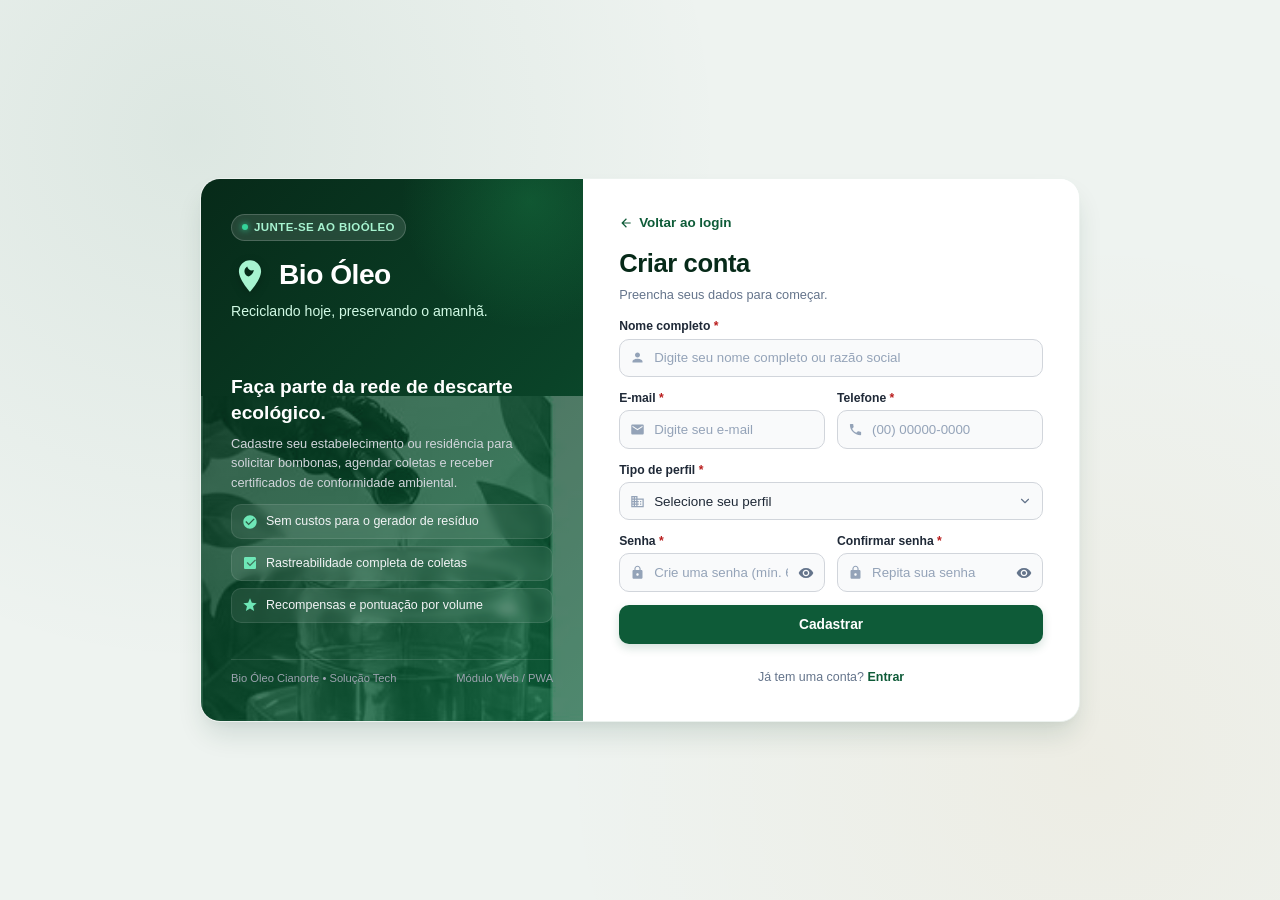
==== Nova pasta/cadastro.html @ 68e0ef91 "Add files via upload" ====
<!DOCTYPE html>
<html lang="pt-BR">
<head>
  <meta charset="UTF-8">
  <meta name="viewport" content="width=device-width, initial-scale=1.0">
  <meta name="description" content="BioÓleo Digital - Cadastre seu restaurante ou condomínio para solicitar coletas de óleo vegetal e emitir certificados ambientais.">
  <meta name="author" content="Letycia dos Santos David">
  <title>Criar Conta — BioÓleo Digital</title>
  
  <!-- Estilos Globais e Design System -->
  <link rel="stylesheet" href="css/style.css">
  <link rel="icon" type="image/png" href="img/logo.png">
</head>
<body>

  <main class="auth-wrapper auth-wrapper--cadastro" role="main">
    
    <!-- Painel Lateral Visual (Identidade BioÓleo / Desktop) -->
    <aside class="auth-hero" aria-label="Apresentação do Programa de Coleta BioÓleo">
      <img src="img/hero_photo.png" alt="" class="auth-hero__bg-image" aria-hidden="true">

      <div class="auth-hero__header">
        <div class="auth-hero__badge">
          <span class="auth-hero__badge-dot" aria-hidden="true"></span>
          <span>Junte-se ao BioÓleo</span>
        </div>

        <div class="auth-hero__brand">
          <svg class="auth-hero__brand-icon" viewBox="0 0 24 24" aria-hidden="true">
            <path d="M12 2C8.13 2 5 5.13 5 9c0 5.25 7 13 7 13s7-7.75 7-13c0-3.87-3.13-7-7-7zm0 10.5c-1.93 0-3.5-1.57-3.5-3.5 0-1.29.7-2.42 1.75-3.04.28 1.45 1.48 2.54 2.95 2.54.42 0 .82-.09 1.18-.25-.33 2.45-2.26 4.25-4.38 4.25z"/>
          </svg>
          <h2 class="auth-hero__brand-title">Bio Óleo</h2>
        </div>

        <p class="auth-hero__slogan">Reciclando hoje, preservando o amanhã.</p>
      </div>

      <div class="auth-hero__body">
        <h3 class="auth-hero__highlight">Faça parte da rede de descarte ecológico.</h3>
        <p class="auth-hero__description">
          Cadastre seu estabelecimento ou residência para solicitar bombonas, agendar coletas e receber certificados de conformidade ambiental.
        </p>

        <div class="auth-hero__pills">
          <div class="auth-hero__pill">
            <svg class="auth-hero__pill-icon" viewBox="0 0 24 24" aria-hidden="true">
              <path d="M12 2C6.48 2 2 6.48 2 12s4.48 10 10 10 10-4.48 10-10S17.52 2 12 2zm-2 15l-5-5 1.41-1.41L10 14.17l7.59-7.59L19 8l-9 9z"/>
            </svg>
            <span>Sem custos para o gerador de resíduo</span>
          </div>
          <div class="auth-hero__pill">
            <svg class="auth-hero__pill-icon" viewBox="0 0 24 24" aria-hidden="true">
              <path d="M19 3H5c-1.1 0-2 .9-2 2v14c0 1.1.9 2 2 2h14c1.1 0 2-.9 2-2V5c0-1.1-.9-2-2-2zm-7 14l-5-5 1.41-1.41L12 14.17l7.59-7.59L21 8l-9 9z"/>
            </svg>
            <span>Rastreabilidade completa de coletas</span>
          </div>
          <div class="auth-hero__pill">
            <svg class="auth-hero__pill-icon" viewBox="0 0 24 24" aria-hidden="true">
              <path d="M12 17.27L18.18 21l-1.64-7.03L22 9.24l-7.19-.61L12 2 9.19 8.63 2 9.24l5.46 4.73L5.82 21z"/>
            </svg>
            <span>Recompensas e pontuação por volume</span>
          </div>
        </div>
      </div>

      <div class="auth-hero__footer">
        <span>Bio Óleo Cianorte &bull; Solução Tech</span>
        <span>Módulo Web / PWA</span>
      </div>
    </aside>

    <!-- Conteúdo do Formulário de Cadastro -->
    <section class="auth-content" aria-labelledby="cadastroTitle">
      
      <!-- Link de Retorno Rápido ao Login -->
      <a href="login.html" id="linkVoltarLogin" class="auth-back-link" title="Voltar para a tela de login">
        <svg viewBox="0 0 24 24" aria-hidden="true">
          <path d="M20 11H7.83l5.59-5.59L12 4l-8 8 8 8 1.41-1.41L7.83 13H20v-2z"/>
        </svg>
        <span>Voltar ao login</span>
      </a>

      <header class="auth-header">
        <div class="auth-header__mobile-logo">
          <svg viewBox="0 0 24 24" aria-hidden="true">
            <path d="M12 2C8.13 2 5 5.13 5 9c0 5.25 7 13 7 13s7-7.75 7-13c0-3.87-3.13-7-7-7zm0 10.5c-1.93 0-3.5-1.57-3.5-3.5 0-1.29.7-2.42 1.75-3.04.28 1.45 1.48 2.54 2.95 2.54.42 0 .82-.09 1.18-.25-.33 2.45-2.26 4.25-4.38 4.25z"/>
          </svg>
          <span>Bio Óleo Digital</span>
        </div>
        <h1 id="cadastroTitle" class="auth-title">Criar conta</h1>
        <p class="auth-subtitle">Preencha seus dados para começar.</p>
      </header>

      <!-- Mensagens de Alerta e Validação Geral -->
      <div id="alertBox" class="alert-box" role="alert" aria-live="polite"></div>

      <!-- Formulário de Cadastro de Usuário (Pronto para POST com PHP) -->
      <form id="cadastroForm" class="auth-form" method="POST" action="cadastro.html" novalidate>
        
        <!-- Campo: Nome Completo -->
        <div class="form-group">
          <label for="nome" class="form-label">
            <span>Nome completo <span class="required" aria-hidden="true">*</span></span>
          </label>
          <div class="input-wrapper">
            <svg class="input-icon-left" viewBox="0 0 24 24" aria-hidden="true">
              <path d="M12 12c2.21 0 4-1.79 4-4s-1.79-4-4-4-4 1.79-4 4 1.79 4 4 4zm0 2c-2.67 0-8 1.34-8 4v2h16v-2c0-2.66-5.33-4-8-4z"/>
            </svg>
            <input 
              type="text" 
              id="nome" 
              name="nome" 
              class="form-input" 
              placeholder="Digite seu nome completo ou razão social" 
              autocomplete="name" 
              required
            >
          </div>
          <span class="field-error" id="nomeError" role="alert"></span>
        </div>

        <!-- Linha Dupla: E-mail e Telefone -->
        <div class="form-row">
          
          <!-- Campo: E-mail -->
          <div class="form-group">
            <label for="email" class="form-label">
              <span>E-mail <span class="required" aria-hidden="true">*</span></span>
            </label>
            <div class="input-wrapper">
              <svg class="input-icon-left" viewBox="0 0 24 24" aria-hidden="true">
                <path d="M20 4H4c-1.1 0-1.99.9-1.99 2L2 18c0 1.1.9 2 2 2h16c1.1 0 2-.9 2-2V6c0-1.1-.9-2-2-2zm0 4l-8 5-8-5V6l8 5 8-5v2z"/>
              </svg>
              <input 
                type="email" 
                id="email" 
                name="email" 
                class="form-input" 
                placeholder="Digite seu e-mail" 
                autocomplete="email" 
                required
              >
            </div>
            <span class="field-error" id="emailError" role="alert"></span>
          </div>

          <!-- Campo: Telefone / WhatsApp -->
          <div class="form-group">
            <label for="telefone" class="form-label">
              <span>Telefone <span class="required" aria-hidden="true">*</span></span>
            </label>
            <div class="input-wrapper">
              <svg class="input-icon-left" viewBox="0 0 24 24" aria-hidden="true">
                <path d="M6.62 10.79c1.44 2.83 3.76 5.14 6.59 6.59l2.2-2.2c.27-.27.67-.36 1.02-.24 1.12.37 2.33.57 3.57.57.55 0 1 .45 1 1V20c0 .55-.45 1-1 1-9.39 0-17-7.61-17-17 0-.55.45-1 1-1h3.5c.55 0 1 .45 1 1 0 1.25.2 2.45.57 3.57.11.35.03.74-.25 1.02l-2.2 2.2z"/>
              </svg>
              <input 
                type="tel" 
                id="telefone" 
                name="telefone" 
                class="form-input" 
                placeholder="(00) 00000-0000" 
                autocomplete="tel" 
                required
              >
            </div>
            <span class="field-error" id="telefoneError" role="alert"></span>
          </div>

        </div>

        <!-- Campo: Tipo de Perfil (Conforme DER: Usuario.tipo) -->
        <div class="form-group">
          <label for="tipo" class="form-label">
            <span>Tipo de perfil <span class="required" aria-hidden="true">*</span></span>
          </label>
          <div class="input-wrapper">
            <svg class="input-icon-left" viewBox="0 0 24 24" aria-hidden="true">
              <path d="M12 7V3H2v18h20V7H12zM6 19H4v-2h2v2zm0-4H4v-2h2v2zm0-4H4V9h2v2zm0-4H4V5h2v2zm4 12H8v-2h2v2zm0-4H8v-2h2v2zm0-4H8V9h2v2zm0-4H8V5h2v2zm10 12h-8v-2h2v-2h-2v-2h2v-2h-2V9h8v10zm-2-8h-2v2h2v-2zm0 4h-2v2h2v-2z"/>
            </svg>
            <select id="tipo" name="tipo" class="form-select" required>
              <option value="" disabled selected>Selecione seu perfil</option>
              <option value="Restaurante">Restaurante / Lanchonete</option>
              <option value="Condominio">Condomínio Residencial</option>
              <option value="Escola">Escola / Instituição de Ensino</option>
              <option value="Empresa">Indústria / Empresa</option>
              <option value="Residencial">Pessoa Física / Residencial</option>
            </select>
          </div>
          <span class="field-error" id="tipoError" role="alert"></span>
        </div>

        <!-- Linha Dupla: Senha e Confirmação de Senha -->
        <div class="form-row">
          
          <!-- Campo: Senha -->
          <div class="form-group">
            <label for="senha" class="form-label">
              <span>Senha <span class="required" aria-hidden="true">*</span></span>
            </label>
            <div class="input-wrapper">
              <svg class="input-icon-left" viewBox="0 0 24 24" aria-hidden="true">
                <path d="M18 8h-1V6c0-2.76-2.24-5-5-5S7 3.24 7 6v2H6c-1.1 0-2 .9-2 2v10c0 1.1.9 2 2 2h12c1.1 0 2-.9 2-2V10c0-1.1-.9-2-2-2zm-6 9c-1.1 0-2-.9-2-2s.9-2 2-2 2 .9 2 2-.9 2-2 2zm3.1-9H8.9V6c0-1.71 1.39-3.1 3.1-3.1 1.71 0 3.1 1.39 3.1 3.1v2z"/>
              </svg>
              <input 
                type="password" 
                id="senha" 
                name="senha" 
                class="form-input" 
                placeholder="Crie uma senha (mín. 6)" 
                autocomplete="new-password" 
                required
              >
              <button 
                type="button" 
                id="toggleSenhaBtn" 
                class="btn-toggle-password" 
                aria-label="Ver senha"
                title="Mostrar ou ocultar senha"
              >
                <svg viewBox="0 0 24 24" aria-hidden="true">
                  <path d="M12 4.5C7 4.5 2.73 7.61 1 12c1.73 4.39 6 7.5 11 7.5s9.27-3.11 11-7.5c-1.73-4.39-6-7.5-11-7.5zM12 17c-2.76 0-5-2.24-5-5s2.24-5 5-5 5 2.24 5 5-2.24 5-5 5zm0-8c-1.66 0-3 1.34-3 3s1.34 3 3 3 3-1.34 3-3-1.34-3-3-3z"/>
                </svg>
              </button>
            </div>
            <!-- Medidor de Força da Senha -->
            <div id="passwordStrengthBox" class="password-strength">
              <div class="password-strength__bar">
                <div id="passwordStrengthFill" class="password-strength__fill"></div>
              </div>
              <span id="passwordStrengthText" class="password-strength__text"></span>
            </div>
            <span class="field-error" id="senhaError" role="alert"></span>
          </div>

          <!-- Campo: Confirmar Senha -->
          <div class="form-group">
            <label for="confirmarSenha" class="form-label">
              <span>Confirmar senha <span class="required" aria-hidden="true">*</span></span>
            </label>
            <div class="input-wrapper">
              <svg class="input-icon-left" viewBox="0 0 24 24" aria-hidden="true">
                <path d="M18 8h-1V6c0-2.76-2.24-5-5-5S7 3.24 7 6v2H6c-1.1 0-2 .9-2 2v10c0 1.1.9 2 2 2h12c1.1 0 2-.9 2-2V10c0-1.1-.9-2-2-2zm-6 9c-1.1 0-2-.9-2-2s.9-2 2-2 2 .9 2 2-.9 2-2 2zm3.1-9H8.9V6c0-1.71 1.39-3.1 3.1-3.1 1.71 0 3.1 1.39 3.1 3.1v2z"/>
              </svg>
              <input 
                type="password" 
                id="confirmarSenha" 
                name="confirmar_senha" 
                class="form-input" 
                placeholder="Repita sua senha" 
                autocomplete="new-password" 
                required
              >
              <button 
                type="button" 
                id="toggleConfirmarSenhaBtn" 
                class="btn-toggle-password" 
                aria-label="Ver confirmação de senha"
                title="Mostrar ou ocultar confirmação"
              >
                <svg viewBox="0 0 24 24" aria-hidden="true">
                  <path d="M12 4.5C7 4.5 2.73 7.61 1 12c1.73 4.39 6 7.5 11 7.5s9.27-3.11 11-7.5c-1.73-4.39-6-7.5-11-7.5zM12 17c-2.76 0-5-2.24-5-5s2.24-5 5-5 5 2.24 5 5-2.24 5-5 5zm0-8c-1.66 0-3 1.34-3 3s1.34 3 3 3 3-1.34 3-3-1.34-3-3-3z"/>
                </svg>
              </button>
            </div>
            <span class="field-error" id="confirmarSenhaError" role="alert"></span>
          </div>

        </div>

        <!-- Botão Principal de Cadastro -->
        <button type="submit" id="btnCadastrar" class="btn-submit">
          <span>Cadastrar</span>
        </button>

        <!-- Navegação: Link para Retornar ao Login -->
        <footer class="auth-footer">
          <span>Já tem uma conta? </span>
          <a href="login.html" id="linkLogin">Entrar</a>
        </footer>

      </form>
    </section>

  </main>

  <!-- Script de Validação e Interatividade do Cadastro -->
  <script src="js/cadastro.js"></script>
</body>
</html>
---- Nova pasta/css/style.css ----
/* ==========================================================================
   BioÓleo Digital — Plataforma de Gestão Ambiental
   Design System & Estilos 100% Fluidos e Responsivos (Login & Cadastro)
   Aluno(a): Letycia dos Santos David | RA: 60007125
   Projeto Bio Óleo Cianorte
   ========================================================================== */

:root {
  /* Paleta Verde Oficial BioÓleo */
  --color-primary-900: #072a19;
  --color-primary-800: #0a4328;
  --color-primary-700: #0e5b38;  /* Verde BioÓleo principal */
  --color-primary-600: #127a4b;
  --color-primary-500: #19945b;
  --color-primary-100: #e6f4ed;
  --color-primary-50:  #f0f9f4;

  /* Cores de apoio e status */
  --color-accent-oil:  #d97706;  /* Âmbar do óleo vegetal reciclado */
  --color-accent-gold: #f59e0b;
  --color-success:     #15803d;
  --color-success-bg:  #dcfce7;
  --color-error:       #b91c1c;
  --color-error-bg:    #fee2e2;
  --color-info:        #0369a1;
  --color-info-bg:     #e0f2fe;

  /* Superfícies e Textos */
  --color-bg:          #eef3f0;
  --color-surface:     #ffffff;
  --color-text-main:   #1f2937;
  --color-text-muted:  #64748b;
  --color-text-light:  #94a3b8;
  --color-border:      #d1d5db;
  --color-border-focus:#0e5b38;

  /* Tipografia do Sistema */
  --font-family: -apple-system, BlinkMacSystemFont, "Segoe UI", Roboto, Helvetica, Arial, sans-serif;

  /* Sombras */
  --shadow-sm: 0 1px 2px 0 rgba(0, 0, 0, 0.05);
  --shadow-md: 0 4px 6px -1px rgba(0, 0, 0, 0.07), 0 2px 4px -1px rgba(0, 0, 0, 0.04);
  --shadow-lg: 0 10px 25px -3px rgba(10, 67, 40, 0.12), 0 4px 6px -2px rgba(0, 0, 0, 0.05);
  --shadow-xl: 0 16px 28px -5px rgba(10, 67, 40, 0.14), 0 6px 10px -4px rgba(0, 0, 0, 0.04);

  /* Raios de borda */
  --radius-sm: 6px;
  --radius-md: 10px;
  --radius-lg: 16px;
  --radius-xl: 20px;
  --radius-full: 9999px;

  /* Transições suaves */
  --transition: all 0.2s cubic-bezier(0.4, 0, 0.2, 1);
}

/* Reset Universal com Box-Sizing e min-width: 0 para evitar estouros em flex/grid */
*, *::before, *::after {
  box-sizing: border-box;
  min-width: 0;
  margin: 0;
  padding: 0;
}

html {
  font-size: 16px;
  -webkit-text-size-adjust: 100%;
  width: 100%;
  max-width: 100%;
  overflow-x: hidden;
}

body {
  font-family: var(--font-family);
  background-color: var(--color-bg);
  background-image: 
    radial-gradient(circle at 15% 15%, rgba(14, 91, 56, 0.08) 0%, transparent 40%),
    radial-gradient(circle at 85% 85%, rgba(217, 119, 6, 0.05) 0%, transparent 40%);
  color: var(--color-text-main);
  min-height: 100vh;
  min-height: 100dvh;
  width: 100%;
  max-width: 100%;
  display: flex;
  flex-direction: column;
  justify-content: center;
  align-items: center;
  padding: clamp(8px, 2.5vh, 24px) clamp(6px, 2.5vw, 18px);
  line-height: 1.5;
  -webkit-font-smoothing: antialiased;
  overflow-x: hidden;
  overflow-y: auto;
}

/* Container Principal de Autenticação */
.auth-wrapper {
  width: 100%;
  max-width: min(920px, 100%);
  margin: auto;
  background-color: var(--color-surface);
  border-radius: var(--radius-xl);
  box-shadow: var(--shadow-xl);
  overflow: hidden;
  display: flex;
  min-height: 0;
  border: 1px solid rgba(14, 91, 56, 0.08);
  position: relative;
  transition: max-width 0.3s ease, border-radius 0.3s ease;
}

/* Modificador para página de cadastro */
.auth-wrapper.auth-wrapper--cadastro {
  max-width: min(950px, 100%);
}

/* Painel Lateral Visual (Hero / Institucional) */
.auth-hero {
  flex: 0.95;
  background: linear-gradient(135deg, var(--color-primary-900) 0%, var(--color-primary-800) 60%, var(--color-primary-700) 100%);
  color: #ffffff;
  padding: clamp(18px, 3vw, 34px) clamp(16px, 2.6vw, 30px);
  display: flex;
  flex-direction: column;
  justify-content: space-between;
  position: relative;
  overflow: hidden;
  min-width: 0;
}

/* Imagem decorativa de fundo do hero */
.auth-hero__bg-image {
  position: absolute;
  bottom: 0;
  left: 0;
  width: 100%;
  height: 60%;
  object-fit: cover;
  object-position: center bottom;
  opacity: 0.28;
  mix-blend-mode: luminosity;
  pointer-events: none;
}

/* Efeito sutil de brilho no hero */
.auth-hero::after {
  content: "";
  position: absolute;
  top: -20%;
  right: -20%;
  width: 260px;
  height: 260px;
  background: radial-gradient(circle, rgba(46, 204, 113, 0.2) 0%, transparent 70%);
  pointer-events: none;
}

.auth-hero__header {
  position: relative;
  z-index: 2;
  width: 100%;
}

.auth-hero__badge {
  display: inline-flex;
  align-items: center;
  gap: 6px;
  background: rgba(255, 255, 255, 0.12);
  backdrop-filter: blur(8px);
  padding: 4px 10px;
  border-radius: var(--radius-full);
  font-size: 0.72rem;
  font-weight: 600;
  letter-spacing: 0.4px;
  text-transform: uppercase;
  color: #a7f3d0;
  border: 1px solid rgba(255, 255, 255, 0.18);
  margin-bottom: clamp(8px, 1.5vh, 16px);
  max-width: 100%;
}

.auth-hero__badge-dot {
  width: 6px;
  height: 6px;
  background-color: #34d399;
  border-radius: 50%;
  box-shadow: 0 0 6px #34d399;
  flex-shrink: 0;
}

.auth-hero__brand {
  display: flex;
  align-items: center;
  gap: 10px;
  margin-bottom: 4px;
}

.auth-hero__brand-icon {
  width: clamp(30px, 3.6vw, 38px);
  height: clamp(30px, 3.6vw, 38px);
  fill: #a7f3d0;
  filter: drop-shadow(0 3px 5px rgba(0, 0, 0, 0.2));
  flex-shrink: 0;
}

.auth-hero__brand-title {
  font-size: clamp(1.5rem, 2.2vw, 1.8rem);
  font-weight: 800;
  letter-spacing: -0.5px;
  color: #ffffff;
}

.auth-hero__slogan {
  font-size: clamp(0.8rem, 1.1vw, 0.88rem);
  color: #d1fae5;
  font-weight: 400;
  margin-bottom: clamp(12px, 1.8vh, 18px);
}

.auth-hero__body {
  position: relative;
  z-index: 2;
  margin: clamp(8px, 1.4vh, 16px) 0;
  width: 100%;
}

.auth-hero__highlight {
  font-size: clamp(1.05rem, 1.5vw, 1.25rem);
  font-weight: 700;
  line-height: 1.35;
  color: #ffffff;
  margin-bottom: 8px;
}

.auth-hero__description {
  font-size: clamp(0.78rem, 1vw, 0.84rem);
  color: #d1d5db;
  line-height: 1.5;
}

.auth-hero__pills {
  display: flex;
  flex-direction: column;
  gap: 7px;
  margin-top: clamp(8px, 1.4vh, 14px);
  width: 100%;
}

.auth-hero__pill {
  display: flex;
  align-items: center;
  gap: 8px;
  background: rgba(255, 255, 255, 0.08);
  border: 1px solid rgba(255, 255, 255, 0.1);
  padding: 7px 10px;
  border-radius: var(--radius-md);
  font-size: 0.78rem;
  color: #f3f4f6;
  backdrop-filter: blur(4px);
  width: 100%;
}

.auth-hero__pill-icon {
  width: 16px;
  height: 16px;
  fill: #6ee7b7;
  flex-shrink: 0;
}

.auth-hero__footer {
  position: relative;
  z-index: 2;
  font-size: 0.7rem;
  color: #9ca3af;
  border-top: 1px solid rgba(255, 255, 255, 0.12);
  padding-top: 10px;
  display: flex;
  justify-content: space-between;
  align-items: center;
  width: 100%;
}

/* Painel de Formulário */
.auth-content {
  flex: 1.25;
  padding: clamp(18px, 3vw, 34px) clamp(16px, 3vw, 36px);
  display: flex;
  flex-direction: column;
  justify-content: center;
  background-color: var(--color-surface);
  position: relative;
  min-width: 0;
  width: 100%;
}

/* Link de voltar no topo (Cadastro) */
.auth-back-link {
  display: inline-flex;
  align-items: center;
  gap: 6px;
  color: var(--color-primary-700);
  font-size: 0.84rem;
  font-weight: 600;
  text-decoration: none;
  margin-bottom: clamp(6px, 1.2vh, 12px);
  align-self: flex-start;
  transition: var(--transition);
}

.auth-back-link:hover {
  color: var(--color-primary-900);
  transform: translateX(-3px);
}

.auth-back-link svg {
  width: 14px;
  height: 14px;
  fill: currentColor;
  flex-shrink: 0;
}

/* Cabeçalho do formulário */
.auth-header {
  margin-bottom: clamp(10px, 1.5vh, 16px);
  width: 100%;
}

.auth-header__mobile-logo {
  display: none;
  align-items: center;
  gap: 8px;
  margin-bottom: 8px;
}

.auth-header__mobile-logo svg {
  width: 24px;
  height: 24px;
  fill: var(--color-primary-700);
  flex-shrink: 0;
}

.auth-header__mobile-logo span {
  font-size: 1.15rem;
  font-weight: 800;
  color: var(--color-primary-800);
}

.auth-title {
  font-size: clamp(1.3rem, 2vw, 1.6rem);
  font-weight: 800;
  color: var(--color-primary-900);
  letter-spacing: -0.4px;
  margin-bottom: 2px;
}

.auth-subtitle {
  font-size: clamp(0.78rem, 1vw, 0.85rem);
  color: var(--color-text-muted);
}

/* Área de Alerta Global */
.alert-box {
  display: none;
  padding: 8px 12px;
  border-radius: var(--radius-md);
  font-size: 0.8rem;
  margin-bottom: 12px;
  line-height: 1.4;
  align-items: flex-start;
  gap: 7px;
  animation: fadeIn 0.3s ease-in-out;
  width: 100%;
}

.alert-box.show {
  display: flex;
}

.alert-box--error {
  background-color: var(--color-error-bg);
  color: var(--color-error);
  border: 1px solid #fca5a5;
}

.alert-box--success {
  background-color: var(--color-success-bg);
  color: var(--color-success);
  border: 1px solid #86efac;
}

.alert-box--info {
  background-color: var(--color-info-bg);
  color: var(--color-info);
  border: 1px solid #7dd3fc;
}

.alert-box__icon {
  width: 16px;
  height: 16px;
  flex-shrink: 0;
  fill: currentColor;
  margin-top: 1px;
}

/* Formulário e Campos */
.auth-form {
  display: flex;
  flex-direction: column;
  gap: clamp(8px, 1.3vh, 12px);
  width: 100%;
}

.form-row {
  display: grid;
  grid-template-columns: 1fr 1fr;
  gap: clamp(8px, 1.2vw, 12px);
  width: 100%;
}

.form-group {
  display: flex;
  flex-direction: column;
  gap: 3px;
  position: relative;
  width: 100%;
}

.form-label {
  font-size: clamp(0.74rem, 0.95vw, 0.8rem);
  font-weight: 600;
  color: var(--color-text-main);
  display: flex;
  justify-content: space-between;
}

.form-label .required {
  color: var(--color-error);
}

/* Input com Ícone Embutido */
.input-wrapper {
  position: relative;
  display: flex;
  align-items: center;
  width: 100%;
}

.input-icon-left {
  position: absolute;
  left: 11px;
  width: 15px;
  height: 15px;
  fill: var(--color-text-light);
  pointer-events: none;
  transition: var(--transition);
  flex-shrink: 0;
}

.form-input, .form-select {
  width: 100%;
  height: clamp(38px, 4.3vh, 42px);
  padding: 0 36px 0 34px;
  background-color: #f9fafb;
  border: 1.5px solid var(--color-border);
  border-radius: var(--radius-md);
  font-size: clamp(0.84rem, 1vw, 0.89rem);
  font-family: inherit;
  color: var(--color-text-main);
  transition: var(--transition);
  outline: none;
}

.form-select {
  padding-right: 20px;
  cursor: pointer;
  appearance: none;
  background-image: url("data:image/svg+xml;charset=US-ASCII,%3Csvg%20xmlns%3D%22http%3A%2F%2Fwww.w3.org%2F2000%2Fsvg%22%20width%3D%2214%22%20height%3D%2214%22%20viewBox%3D%220%200%2024%2024%22%20fill%3D%22none%22%20stroke%3D%22%2364748b%22%20stroke-width%3D%222%22%20stroke-linecap%3D%22round%22%20stroke-linejoin%3D%22round%22%3E%3Cpath%20d%3D%22m6%209%206%206%206-6%22%2F%3E%3C%2Fsvg%3E");
  background-repeat: no-repeat;
  background-position: right 10px center;
}

.form-input::placeholder {
  color: var(--color-text-light);
  font-size: 0.83rem;
}

.form-input:hover, .form-select:hover {
  border-color: #94a3b8;
  background-color: #ffffff;
}

.form-input:focus, .form-select:focus {
  border-color: var(--color-primary-700);
  background-color: #ffffff;
  box-shadow: 0 0 0 3px rgba(14, 91, 56, 0.14);
}

.form-input:focus + .input-icon-left,
.input-wrapper:focus-within .input-icon-left {
  fill: var(--color-primary-700);
}

/* Validações Visuais */
.input-wrapper.is-invalid .form-input,
.form-input.is-invalid {
  border-color: var(--color-error);
  background-color: #fffaf9;
}

.input-wrapper.is-invalid .input-icon-left {
  fill: var(--color-error);
}

.input-wrapper.is-valid .form-input,
.form-input.is-valid {
  border-color: var(--color-success);
}

.field-error {
  display: none;
  font-size: 0.72rem;
  color: var(--color-error);
  margin-top: 2px;
  animation: fadeIn 0.2s ease-in-out;
}

.field-error.show {
  display: block;
}

/* Botão Mostrar/Ocultar Senha */
.btn-toggle-password {
  position: absolute;
  right: 5px;
  width: 28px;
  height: 28px;
  background: transparent;
  border: none;
  border-radius: var(--radius-sm);
  display: flex;
  align-items: center;
  justify-content: center;
  cursor: pointer;
  color: var(--color-text-muted);
  transition: var(--transition);
  padding: 0;
  flex-shrink: 0;
}

.btn-toggle-password:hover {
  color: var(--color-primary-700);
  background-color: rgba(14, 91, 56, 0.08);
}

.btn-toggle-password svg {
  width: 16px;
  height: 16px;
  fill: currentColor;
}

/* Indicador de Força de Senha (Cadastro) */
.password-strength {
  margin-top: 3px;
  display: none;
  width: 100%;
}

.password-strength.show {
  display: block;
}

.password-strength__bar {
  height: 3px;
  background-color: var(--color-border);
  border-radius: var(--radius-full);
  overflow: hidden;
  margin-bottom: 2px;
  width: 100%;
}

.password-strength__fill {
  height: 100%;
  width: 0%;
  border-radius: var(--radius-full);
  transition: width 0.3s ease, background-color 0.3s ease;
}

.password-strength__fill.weak {
  width: 33%;
  background-color: #ef4444;
}

.password-strength__fill.medium {
  width: 66%;
  background-color: #f59e0b;
}

.password-strength__fill.strong {
  width: 100%;
  background-color: #10b981;
}

.password-strength__text {
  font-size: 0.68rem;
  color: var(--color-text-muted);
}

/* Linha de Opções (Lembrar de mim e Esqueceu a senha) */
.form-options {
  display: flex;
  justify-content: space-between;
  align-items: center;
  flex-wrap: wrap;
  gap: 6px;
  font-size: clamp(0.74rem, 0.95vw, 0.8rem);
  width: 100%;
}

.form-checkbox-label {
  display: inline-flex;
  align-items: center;
  gap: 6px;
  cursor: pointer;
  color: var(--color-text-main);
  user-select: none;
}

.form-checkbox {
  width: 14px;
  height: 14px;
  border: 1.5px solid var(--color-border);
  border-radius: 4px;
  cursor: pointer;
  accent-color: var(--color-primary-700);
  flex-shrink: 0;
}

.form-forgot-link {
  color: var(--color-primary-700);
  font-weight: 600;
  text-decoration: none;
  transition: var(--transition);
}

.form-forgot-link:hover {
  color: var(--color-primary-900);
  text-decoration: underline;
}

/* Botão Principal de Ação */
.btn-submit {
  width: 100%;
  height: clamp(38px, 4.4vh, 43px);
  background-color: var(--color-primary-700);
  color: #ffffff;
  border: none;
  border-radius: var(--radius-md);
  font-size: clamp(0.86rem, 1vw, 0.93rem);
  font-weight: 700;
  font-family: inherit;
  cursor: pointer;
  display: inline-flex;
  align-items: center;
  justify-content: center;
  gap: 7px;
  box-shadow: 0 4px 10px rgba(14, 91, 56, 0.18);
  transition: var(--transition);
  margin-top: 1px;
}

.btn-submit:hover {
  background-color: var(--color-primary-800);
  box-shadow: 0 6px 14px rgba(14, 91, 56, 0.28);
  transform: translateY(-1px);
}

.btn-submit:active {
  transform: translateY(0);
}

/* Divisor Social ("ou") */
.auth-divider {
  display: flex;
  align-items: center;
  text-align: center;
  margin: clamp(6px, 1vh, 9px) 0;
  color: var(--color-text-light);
  font-size: 0.74rem;
  text-transform: lowercase;
  width: 100%;
}

.auth-divider::before,
.auth-divider::after {
  content: "";
  flex: 1;
  border-bottom: 1px solid var(--color-border);
}

.auth-divider span {
  padding: 0 8px;
}

/* Botões Sociais */
.social-buttons {
  display: flex;
  flex-direction: column;
  gap: clamp(6px, 0.8vh, 8px);
  width: 100%;
}

.btn-social {
  width: 100%;
  height: clamp(34px, 3.8vh, 38px);
  background-color: #ffffff;
  border: 1px solid var(--color-border);
  border-radius: var(--radius-md);
  color: var(--color-text-main);
  font-size: clamp(0.76rem, 0.95vw, 0.82rem);
  font-weight: 600;
  font-family: inherit;
  cursor: pointer;
  display: flex;
  align-items: center;
  justify-content: center;
  gap: 8px;
  transition: var(--transition);
  text-decoration: none;
}

.btn-social:hover {
  background-color: #f9fafb;
  border-color: #94a3b8;
}

.btn-social svg {
  width: 15px;
  height: 15px;
  flex-shrink: 0;
}

/* Rodapé de Navegação entre Login e Cadastro */
.auth-footer {
  margin-top: clamp(8px, 1.4vh, 12px);
  text-align: center;
  font-size: clamp(0.78rem, 0.95vw, 0.84rem);
  color: var(--color-text-muted);
  width: 100%;
}

.auth-footer a {
  color: var(--color-primary-700);
  font-weight: 700;
  text-decoration: none;
  transition: var(--transition);
}

.auth-footer a:hover {
  color: var(--color-primary-900);
  text-decoration: underline;
}

/* Animação suave de surgimento */
@keyframes fadeIn {
  from {
    opacity: 0;
    transform: translateY(-4px);
  }
  to {
    opacity: 1;
    transform: translateY(0);
  }
}

/* ==========================================================================
   MEDIA QUERIES — ADAPTAÇÃO PARA TODAS AS RESOLUÇÕES
   ========================================================================== */

/* 1. Laptops e Monitores Compactos (ex: 1366x768 ou 1280x720) */
@media (max-width: 1366px) {
  .auth-wrapper {
    max-width: min(840px, 92vw);
  }
  .auth-wrapper.auth-wrapper--cadastro {
    max-width: min(880px, 92vw);
  }
}

/* 2. Telas com Pouca Altura (laptops compactos ou janelas menores de 720px) */
@media (max-height: 720px) and (min-width: 801px) {
  body {
    padding: 6px;
  }
  .auth-hero {
    padding: 14px 18px;
  }
  .auth-content {
    padding: 14px 20px;
  }
  .auth-hero__body {
    margin: 4px 0;
  }
  .auth-hero__pills {
    margin-top: 6px;
    gap: 4px;
  }
  .auth-hero__pill {
    padding: 4px 8px;
    font-size: 0.72rem;
  }
  .auth-header {
    margin-bottom: 6px;
  }
  .auth-form {
    gap: 6px;
  }
  .form-row {
    gap: 6px;
  }
  .form-input, .form-select {
    height: 35px;
  }
  .btn-submit {
    height: 36px;
  }
  .btn-social {
    height: 32px;
  }
  .auth-divider {
    margin: 4px 0;
  }
  .auth-footer {
    margin-top: 6px;
  }
}

/* 3. Tablets e Telas Médias (Transição para coluna única <= 800px, incluindo 768px) */
@media (max-width: 800px) {
  body {
    padding: 12px 10px;
    justify-content: flex-start;
    align-items: center;
  }

  .auth-wrapper {
    flex-direction: column;
    max-width: min(480px, 100%);
    width: 100%;
    margin: 6px auto;
    border-radius: var(--radius-lg);
    box-shadow: var(--shadow-lg);
  }

  .auth-wrapper.auth-wrapper--cadastro {
    max-width: min(520px, 100%);
  }

  .auth-hero {
    flex: none;
    padding: 16px 20px;
    display: block;
    width: 100%;
  }

  .auth-hero__pills,
  .auth-hero__footer,
  .auth-hero__bg-image {
    display: none;
  }

  .auth-hero__badge {
    margin-bottom: 6px;
    font-size: 0.68rem;
    padding: 3px 8px;
  }

  .auth-hero__brand-title {
    font-size: 1.4rem;
  }

  .auth-hero__slogan {
    margin-bottom: 0;
    font-size: 0.78rem;
  }

  .auth-hero__body {
    display: none;
  }

  .auth-content {
    padding: 20px 18px;
    width: 100%;
  }

  .auth-header__mobile-logo {
    display: none;
  }

  .auth-title {
    font-size: 1.32rem;
  }

  .form-row {
    grid-template-columns: 1fr;
    gap: 9px;
  }
}

/* 4. Celulares e Smartphones (<= 600px, cobrindo 480px, 390px e 360px) */
@media (max-width: 600px) {
  body {
    padding: 8px 6px;
    align-items: stretch;
    justify-content: flex-start;
  }

  .auth-wrapper {
    max-width: 100%;
    width: 100%;
    margin: 0;
    border-radius: var(--radius-lg);
    box-shadow: var(--shadow-md);
  }

  .auth-wrapper.auth-wrapper--cadastro {
    max-width: 100%;
  }

  .auth-hero {
    padding: 14px 16px;
    width: 100%;
  }

  .auth-hero__brand-icon {
    width: 28px;
    height: 28px;
  }

  .auth-hero__brand-title {
    font-size: 1.25rem;
  }

  .auth-hero__badge {
    padding: 2px 7px;
    font-size: 0.64rem;
  }

  .auth-content {
    padding: 16px 14px;
    width: 100%;
  }

  .auth-title {
    font-size: 1.24rem;
  }

  .auth-subtitle {
    font-size: 0.78rem;
  }

  .form-input, .form-select {
    height: 39px;
    font-size: 16px; /* Evita zoom indesejado no iOS Safari */
    padding-left: 32px;
    padding-right: 34px;
  }

  .input-icon-left {
    left: 9px;
    width: 14px;
    height: 14px;
  }

  .btn-submit {
    height: 41px;
    font-size: 0.88rem;
  }

  .btn-social {
    height: 36px;
    font-size: 0.78rem;
  }

  .form-options {
    flex-direction: row;
    justify-content: space-between;
    align-items: center;
    gap: 6px;
  }

  .form-forgot-link {
    font-size: 0.76rem;
  }

  .auth-footer {
    font-size: 0.78rem;
    margin-top: 10px;
  }
}

/* 5. Celulares Pequenos e Telas Ultra Compactas (<= 360px) */
@media (max-width: 360px) {
  body {
    padding: 4px 2px;
  }

  .auth-wrapper {
    border-radius: var(--radius-md);
  }

  .auth-content {
    padding: 12px 10px;
  }

  .auth-hero {
    padding: 10px 10px;
  }

  .auth-hero__brand-title {
    font-size: 1.15rem;
  }

  .auth-title {
    font-size: 1.15rem;
  }

  .form-options {
    flex-direction: column;
    align-items: flex-start;
    gap: 4px;
  }

  .btn-social span {
    font-size: 0.72rem;
  }
}
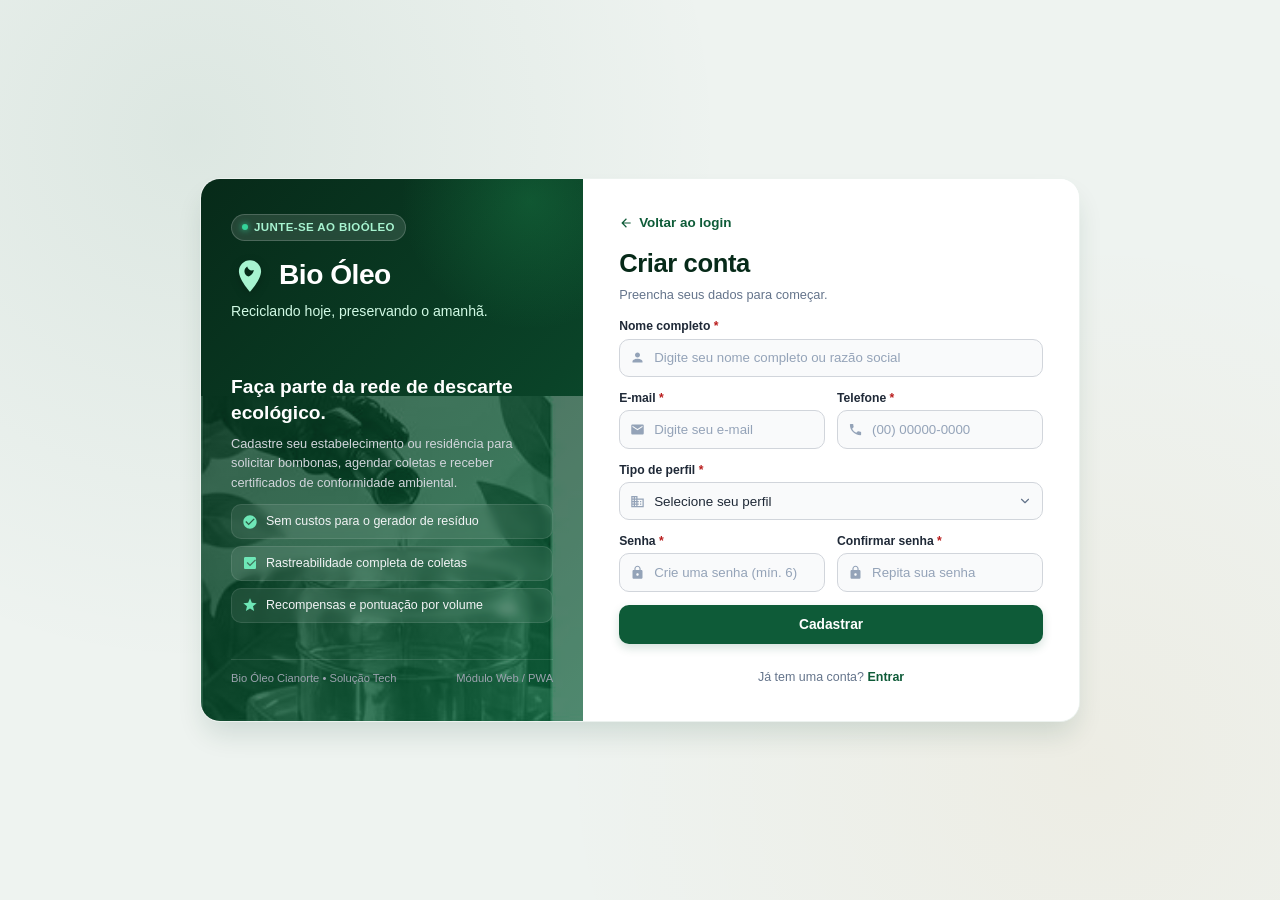
==== commit 1d5a20f4: "Add files via upload" ====
--- a/Nova pasta/cadastro.html
+++ b/Nova pasta/cadastro.html
@@ -1,289 +1,213 @@
-<!DOCTYPE html>
-<html lang="pt-BR">
-<head>
-  <meta charset="UTF-8">
-  <meta name="viewport" content="width=device-width, initial-scale=1.0">
-  <meta name="description" content="BioÓleo Digital - Cadastre seu restaurante ou condomínio para solicitar coletas de óleo vegetal e emitir certificados ambientais.">
-  <meta name="author" content="Letycia dos Santos David">
-  <title>Criar Conta — BioÓleo Digital</title>
-  
-  <!-- Estilos Globais e Design System -->
-  <link rel="stylesheet" href="css/style.css">
-  <link rel="icon" type="image/png" href="img/logo.png">
-</head>
-<body>
-
-  <main class="auth-wrapper auth-wrapper--cadastro" role="main">
-    
-    <!-- Painel Lateral Visual (Identidade BioÓleo / Desktop) -->
-    <aside class="auth-hero" aria-label="Apresentação do Programa de Coleta BioÓleo">
-      <img src="img/hero_photo.png" alt="" class="auth-hero__bg-image" aria-hidden="true">
-
-      <div class="auth-hero__header">
-        <div class="auth-hero__badge">
-          <span class="auth-hero__badge-dot" aria-hidden="true"></span>
-          <span>Junte-se ao BioÓleo</span>
-        </div>
-
-        <div class="auth-hero__brand">
-          <svg class="auth-hero__brand-icon" viewBox="0 0 24 24" aria-hidden="true">
-            <path d="M12 2C8.13 2 5 5.13 5 9c0 5.25 7 13 7 13s7-7.75 7-13c0-3.87-3.13-7-7-7zm0 10.5c-1.93 0-3.5-1.57-3.5-3.5 0-1.29.7-2.42 1.75-3.04.28 1.45 1.48 2.54 2.95 2.54.42 0 .82-.09 1.18-.25-.33 2.45-2.26 4.25-4.38 4.25z"/>
-          </svg>
-          <h2 class="auth-hero__brand-title">Bio Óleo</h2>
-        </div>
-
-        <p class="auth-hero__slogan">Reciclando hoje, preservando o amanhã.</p>
-      </div>
-
-      <div class="auth-hero__body">
-        <h3 class="auth-hero__highlight">Faça parte da rede de descarte ecológico.</h3>
-        <p class="auth-hero__description">
-          Cadastre seu estabelecimento ou residência para solicitar bombonas, agendar coletas e receber certificados de conformidade ambiental.
-        </p>
-
-        <div class="auth-hero__pills">
-          <div class="auth-hero__pill">
-            <svg class="auth-hero__pill-icon" viewBox="0 0 24 24" aria-hidden="true">
-              <path d="M12 2C6.48 2 2 6.48 2 12s4.48 10 10 10 10-4.48 10-10S17.52 2 12 2zm-2 15l-5-5 1.41-1.41L10 14.17l7.59-7.59L19 8l-9 9z"/>
-            </svg>
-            <span>Sem custos para o gerador de resíduo</span>
-          </div>
-          <div class="auth-hero__pill">
-            <svg class="auth-hero__pill-icon" viewBox="0 0 24 24" aria-hidden="true">
-              <path d="M19 3H5c-1.1 0-2 .9-2 2v14c0 1.1.9 2 2 2h14c1.1 0 2-.9 2-2V5c0-1.1-.9-2-2-2zm-7 14l-5-5 1.41-1.41L12 14.17l7.59-7.59L21 8l-9 9z"/>
-            </svg>
-            <span>Rastreabilidade completa de coletas</span>
-          </div>
-          <div class="auth-hero__pill">
-            <svg class="auth-hero__pill-icon" viewBox="0 0 24 24" aria-hidden="true">
-              <path d="M12 17.27L18.18 21l-1.64-7.03L22 9.24l-7.19-.61L12 2 9.19 8.63 2 9.24l5.46 4.73L5.82 21z"/>
-            </svg>
-            <span>Recompensas e pontuação por volume</span>
-          </div>
-        </div>
-      </div>
-
-      <div class="auth-hero__footer">
-        <span>Bio Óleo Cianorte &bull; Solução Tech</span>
-        <span>Módulo Web / PWA</span>
-      </div>
-    </aside>
-
-    <!-- Conteúdo do Formulário de Cadastro -->
-    <section class="auth-content" aria-labelledby="cadastroTitle">
-      
-      <!-- Link de Retorno Rápido ao Login -->
-      <a href="login.html" id="linkVoltarLogin" class="auth-back-link" title="Voltar para a tela de login">
-        <svg viewBox="0 0 24 24" aria-hidden="true">
-          <path d="M20 11H7.83l5.59-5.59L12 4l-8 8 8 8 1.41-1.41L7.83 13H20v-2z"/>
-        </svg>
-        <span>Voltar ao login</span>
-      </a>
-
-      <header class="auth-header">
-        <div class="auth-header__mobile-logo">
-          <svg viewBox="0 0 24 24" aria-hidden="true">
-            <path d="M12 2C8.13 2 5 5.13 5 9c0 5.25 7 13 7 13s7-7.75 7-13c0-3.87-3.13-7-7-7zm0 10.5c-1.93 0-3.5-1.57-3.5-3.5 0-1.29.7-2.42 1.75-3.04.28 1.45 1.48 2.54 2.95 2.54.42 0 .82-.09 1.18-.25-.33 2.45-2.26 4.25-4.38 4.25z"/>
-          </svg>
-          <span>Bio Óleo Digital</span>
-        </div>
-        <h1 id="cadastroTitle" class="auth-title">Criar conta</h1>
-        <p class="auth-subtitle">Preencha seus dados para começar.</p>
-      </header>
-
-      <!-- Mensagens de Alerta e Validação Geral -->
-      <div id="alertBox" class="alert-box" role="alert" aria-live="polite"></div>
-
-      <!-- Formulário de Cadastro de Usuário (Pronto para POST com PHP) -->
-      <form id="cadastroForm" class="auth-form" method="POST" action="cadastro.html" novalidate>
-        
-        <!-- Campo: Nome Completo -->
-        <div class="form-group">
-          <label for="nome" class="form-label">
-            <span>Nome completo <span class="required" aria-hidden="true">*</span></span>
-          </label>
-          <div class="input-wrapper">
-            <svg class="input-icon-left" viewBox="0 0 24 24" aria-hidden="true">
-              <path d="M12 12c2.21 0 4-1.79 4-4s-1.79-4-4-4-4 1.79-4 4 1.79 4 4 4zm0 2c-2.67 0-8 1.34-8 4v2h16v-2c0-2.66-5.33-4-8-4z"/>
-            </svg>
-            <input 
-              type="text" 
-              id="nome" 
-              name="nome" 
-              class="form-input" 
-              placeholder="Digite seu nome completo ou razão social" 
-              autocomplete="name" 
-              required
-            >
-          </div>
-          <span class="field-error" id="nomeError" role="alert"></span>
-        </div>
-
-        <!-- Linha Dupla: E-mail e Telefone -->
-        <div class="form-row">
-          
-          <!-- Campo: E-mail -->
-          <div class="form-group">
-            <label for="email" class="form-label">
-              <span>E-mail <span class="required" aria-hidden="true">*</span></span>
-            </label>
-            <div class="input-wrapper">
-              <svg class="input-icon-left" viewBox="0 0 24 24" aria-hidden="true">
-                <path d="M20 4H4c-1.1 0-1.99.9-1.99 2L2 18c0 1.1.9 2 2 2h16c1.1 0 2-.9 2-2V6c0-1.1-.9-2-2-2zm0 4l-8 5-8-5V6l8 5 8-5v2z"/>
-              </svg>
-              <input 
-                type="email" 
-                id="email" 
-                name="email" 
-                class="form-input" 
-                placeholder="Digite seu e-mail" 
-                autocomplete="email" 
-                required
-              >
-            </div>
-            <span class="field-error" id="emailError" role="alert"></span>
-          </div>
-
-          <!-- Campo: Telefone / WhatsApp -->
-          <div class="form-group">
-            <label for="telefone" class="form-label">
-              <span>Telefone <span class="required" aria-hidden="true">*</span></span>
-            </label>
-            <div class="input-wrapper">
-              <svg class="input-icon-left" viewBox="0 0 24 24" aria-hidden="true">
-                <path d="M6.62 10.79c1.44 2.83 3.76 5.14 6.59 6.59l2.2-2.2c.27-.27.67-.36 1.02-.24 1.12.37 2.33.57 3.57.57.55 0 1 .45 1 1V20c0 .55-.45 1-1 1-9.39 0-17-7.61-17-17 0-.55.45-1 1-1h3.5c.55 0 1 .45 1 1 0 1.25.2 2.45.57 3.57.11.35.03.74-.25 1.02l-2.2 2.2z"/>
-              </svg>
-              <input 
-                type="tel" 
-                id="telefone" 
-                name="telefone" 
-                class="form-input" 
-                placeholder="(00) 00000-0000" 
-                autocomplete="tel" 
-                required
-              >
-            </div>
-            <span class="field-error" id="telefoneError" role="alert"></span>
-          </div>
-
-        </div>
-
-        <!-- Campo: Tipo de Perfil (Conforme DER: Usuario.tipo) -->
-        <div class="form-group">
-          <label for="tipo" class="form-label">
-            <span>Tipo de perfil <span class="required" aria-hidden="true">*</span></span>
-          </label>
-          <div class="input-wrapper">
-            <svg class="input-icon-left" viewBox="0 0 24 24" aria-hidden="true">
-              <path d="M12 7V3H2v18h20V7H12zM6 19H4v-2h2v2zm0-4H4v-2h2v2zm0-4H4V9h2v2zm0-4H4V5h2v2zm4 12H8v-2h2v2zm0-4H8v-2h2v2zm0-4H8V9h2v2zm0-4H8V5h2v2zm10 12h-8v-2h2v-2h-2v-2h2v-2h-2V9h8v10zm-2-8h-2v2h2v-2zm0 4h-2v2h2v-2z"/>
-            </svg>
-            <select id="tipo" name="tipo" class="form-select" required>
-              <option value="" disabled selected>Selecione seu perfil</option>
-              <option value="Restaurante">Restaurante / Lanchonete</option>
-              <option value="Condominio">Condomínio Residencial</option>
-              <option value="Escola">Escola / Instituição de Ensino</option>
-              <option value="Empresa">Indústria / Empresa</option>
-              <option value="Residencial">Pessoa Física / Residencial</option>
-            </select>
-          </div>
-          <span class="field-error" id="tipoError" role="alert"></span>
-        </div>
-
-        <!-- Linha Dupla: Senha e Confirmação de Senha -->
-        <div class="form-row">
-          
-          <!-- Campo: Senha -->
-          <div class="form-group">
-            <label for="senha" class="form-label">
-              <span>Senha <span class="required" aria-hidden="true">*</span></span>
-            </label>
-            <div class="input-wrapper">
-              <svg class="input-icon-left" viewBox="0 0 24 24" aria-hidden="true">
-                <path d="M18 8h-1V6c0-2.76-2.24-5-5-5S7 3.24 7 6v2H6c-1.1 0-2 .9-2 2v10c0 1.1.9 2 2 2h12c1.1 0 2-.9 2-2V10c0-1.1-.9-2-2-2zm-6 9c-1.1 0-2-.9-2-2s.9-2 2-2 2 .9 2 2-.9 2-2 2zm3.1-9H8.9V6c0-1.71 1.39-3.1 3.1-3.1 1.71 0 3.1 1.39 3.1 3.1v2z"/>
-              </svg>
-              <input 
-                type="password" 
-                id="senha" 
-                name="senha" 
-                class="form-input" 
-                placeholder="Crie uma senha (mín. 6)" 
-                autocomplete="new-password" 
-                required
-              >
-              <button 
-                type="button" 
-                id="toggleSenhaBtn" 
-                class="btn-toggle-password" 
-                aria-label="Ver senha"
-                title="Mostrar ou ocultar senha"
-              >
-                <svg viewBox="0 0 24 24" aria-hidden="true">
-                  <path d="M12 4.5C7 4.5 2.73 7.61 1 12c1.73 4.39 6 7.5 11 7.5s9.27-3.11 11-7.5c-1.73-4.39-6-7.5-11-7.5zM12 17c-2.76 0-5-2.24-5-5s2.24-5 5-5 5 2.24 5 5-2.24 5-5 5zm0-8c-1.66 0-3 1.34-3 3s1.34 3 3 3 3-1.34 3-3-1.34-3-3-3z"/>
-                </svg>
-              </button>
-            </div>
-            <!-- Medidor de Força da Senha -->
-            <div id="passwordStrengthBox" class="password-strength">
-              <div class="password-strength__bar">
-                <div id="passwordStrengthFill" class="password-strength__fill"></div>
-              </div>
-              <span id="passwordStrengthText" class="password-strength__text"></span>
-            </div>
-            <span class="field-error" id="senhaError" role="alert"></span>
-          </div>
-
-          <!-- Campo: Confirmar Senha -->
-          <div class="form-group">
-            <label for="confirmarSenha" class="form-label">
-              <span>Confirmar senha <span class="required" aria-hidden="true">*</span></span>
-            </label>
-            <div class="input-wrapper">
-              <svg class="input-icon-left" viewBox="0 0 24 24" aria-hidden="true">
-                <path d="M18 8h-1V6c0-2.76-2.24-5-5-5S7 3.24 7 6v2H6c-1.1 0-2 .9-2 2v10c0 1.1.9 2 2 2h12c1.1 0 2-.9 2-2V10c0-1.1-.9-2-2-2zm-6 9c-1.1 0-2-.9-2-2s.9-2 2-2 2 .9 2 2-.9 2-2 2zm3.1-9H8.9V6c0-1.71 1.39-3.1 3.1-3.1 1.71 0 3.1 1.39 3.1 3.1v2z"/>
-              </svg>
-              <input 
-                type="password" 
-                id="confirmarSenha" 
-                name="confirmar_senha" 
-                class="form-input" 
-                placeholder="Repita sua senha" 
-                autocomplete="new-password" 
-                required
-              >
-              <button 
-                type="button" 
-                id="toggleConfirmarSenhaBtn" 
-                class="btn-toggle-password" 
-                aria-label="Ver confirmação de senha"
-                title="Mostrar ou ocultar confirmação"
-              >
-                <svg viewBox="0 0 24 24" aria-hidden="true">
-                  <path d="M12 4.5C7 4.5 2.73 7.61 1 12c1.73 4.39 6 7.5 11 7.5s9.27-3.11 11-7.5c-1.73-4.39-6-7.5-11-7.5zM12 17c-2.76 0-5-2.24-5-5s2.24-5 5-5 5 2.24 5 5-2.24 5-5 5zm0-8c-1.66 0-3 1.34-3 3s1.34 3 3 3 3-1.34 3-3-1.34-3-3-3z"/>
-                </svg>
-              </button>
-            </div>
-            <span class="field-error" id="confirmarSenhaError" role="alert"></span>
-          </div>
-
-        </div>
-
-        <!-- Botão Principal de Cadastro -->
-        <button type="submit" id="btnCadastrar" class="btn-submit">
-          <span>Cadastrar</span>
-        </button>
-
-        <!-- Navegação: Link para Retornar ao Login -->
-        <footer class="auth-footer">
-          <span>Já tem uma conta? </span>
-          <a href="login.html" id="linkLogin">Entrar</a>
-        </footer>
-
-      </form>
-    </section>
-
-  </main>
-
-  <!-- Script de Validação e Interatividade do Cadastro -->
-  <script src="js/cadastro.js"></script>
-</body>
-</html>
+<!DOCTYPE html>
+<html lang="pt-BR">
+
+<head>
+  <meta charset="UTF-8">
+  <meta name="viewport" content="width=device-width, initial-scale=1.0">
+  <meta name="description"
+    content="BioÓleo Digital - Cadastre seu restaurante ou condomínio para solicitar coletas de óleo vegetal e emitir certificados ambientais.">
+  <title>Criar Conta — BioÓleo Digital</title>
+
+  <link rel="stylesheet" href="css/style.css">
+  <link rel="icon" type="image/png" href="img/logo.png">
+</head>
+
+<body>
+
+  <main class="container-cadastro" role="main">
+
+    <aside class="painel-lateral" aria-label="Apresentação do Programa de Coleta BioÓleo">
+      <img src="img/hero_photo.png" alt="" class="imagem-fundo-lateral" aria-hidden="true">
+
+      <div class="cabecalho-lateral">
+        <div class="tag-destaque">
+          <span class="ponto-tag" aria-hidden="true"></span>
+          <span>Junte-se ao BioÓleo</span>
+        </div>
+
+        <div class="marca-lateral">
+          <svg class="icone-marca" viewBox="0 0 24 24" aria-hidden="true">
+            <path
+              d="M12 2C8.13 2 5 5.13 5 9c0 5.25 7 13 7 13s7-7.75 7-13c0-3.87-3.13-7-7-7zm0 10.5c-1.93 0-3.5-1.57-3.5-3.5 0-1.29.7-2.42 1.75-3.04.28 1.45 1.48 2.54 2.95 2.54.42 0 .82-.09 1.18-.25-.33 2.45-2.26 4.25-4.38 4.25z" />
+          </svg>
+          <h2 class="titulo-marca">Bio Óleo</h2>
+        </div>
+
+        <p class="slogan">Reciclando hoje, preservando o amanhã.</p>
+      </div>
+
+      <div class="conteudo-lateral">
+        <h3 class="titulo-destaque">Faça parte da rede de descarte ecológico.</h3>
+        <p class="texto-destaque">
+          Cadastre seu estabelecimento ou residência para solicitar bombonas, agendar coletas e receber certificados de
+          conformidade ambiental.
+        </p>
+
+        <div class="lista-beneficios">
+          <div class="item-beneficio">
+            <svg class="icone-beneficio" viewBox="0 0 24 24" aria-hidden="true">
+              <path
+                d="M12 2C6.48 2 2 6.48 2 12s4.48 10 10 10 10-4.48 10-10S17.52 2 12 2zm-2 15l-5-5 1.41-1.41L10 14.17l7.59-7.59L19 8l-9 9z" />
+            </svg>
+            <span>Sem custos para o gerador de resíduo</span>
+          </div>
+          <div class="item-beneficio">
+            <svg class="icone-beneficio" viewBox="0 0 24 24" aria-hidden="true">
+              <path
+                d="M19 3H5c-1.1 0-2 .9-2 2v14c0 1.1.9 2 2 2h14c1.1 0 2-.9 2-2V5c0-1.1-.9-2-2-2zm-7 14l-5-5 1.41-1.41L12 14.17l7.59-7.59L21 8l-9 9z" />
+            </svg>
+            <span>Rastreabilidade completa de coletas</span>
+          </div>
+          <div class="item-beneficio">
+            <svg class="icone-beneficio" viewBox="0 0 24 24" aria-hidden="true">
+              <path d="M12 17.27L18.18 21l-1.64-7.03L22 9.24l-7.19-.61L12 2 9.19 8.63 2 9.24l5.46 4.73L5.82 21z" />
+            </svg>
+            <span>Recompensas e pontuação por volume</span>
+          </div>
+        </div>
+      </div>
+
+      <div class="rodape-lateral">
+        <span>Bio Óleo Cianorte &bull; Solução Tech</span>
+        <span>Módulo Web / PWA</span>
+      </div>
+    </aside>
+
+    <section class="painel-formulario" aria-labelledby="tituloCadastro">
+
+      <a href="login.html" class="link-voltar" title="Voltar para a tela de login">
+        <svg viewBox="0 0 24 24" aria-hidden="true">
+          <path d="M20 11H7.83l5.59-5.59L12 4l-8 8 8 8 1.41-1.41L7.83 13H20v-2z" />
+        </svg>
+        <span>Voltar ao login</span>
+      </a>
+
+      <header class="cabecalho-formulario">
+        <div class="logo-mobile">
+          <svg viewBox="0 0 24 24" aria-hidden="true">
+            <path
+              d="M12 2C8.13 2 5 5.13 5 9c0 5.25 7 13 7 13s7-7.75 7-13c0-3.87-3.13-7-7-7zm0 10.5c-1.93 0-3.5-1.57-3.5-3.5 0-1.29.7-2.42 1.75-3.04.28 1.45 1.48 2.54 2.95 2.54.42 0 .82-.09 1.18-.25-.33 2.45-2.26 4.25-4.38 4.25z" />
+          </svg>
+          <span>Bio Óleo Digital</span>
+        </div>
+        <h1 id="tituloCadastro" class="titulo-formulario">Criar conta</h1>
+        <p class="subtitulo-formulario">Preencha seus dados para começar.</p>
+      </header>
+
+      <form class="formulario" method="POST" action="cadastro.html">
+
+        <div class="grupo-campo">
+          <label for="nome" class="rotulo-campo">
+            <span>Nome completo <span class="campo-obrigatorio" aria-hidden="true">*</span></span>
+          </label>
+          <div class="campo-com-icone">
+            <svg class="icone-campo" viewBox="0 0 24 24" aria-hidden="true">
+              <path
+                d="M12 12c2.21 0 4-1.79 4-4s-1.79-4-4-4-4 1.79-4 4 1.79 4 4 4zm0 2c-2.67 0-8 1.34-8 4v2h16v-2c0-2.66-5.33-4-8-4z" />
+            </svg>
+            <input type="text" id="nome" name="nome" class="input-texto"
+              placeholder="Digite seu nome completo ou razão social" autocomplete="name" required>
+          </div>
+        </div>
+
+        <div class="linha-dupla">
+
+          <div class="grupo-campo">
+            <label for="email" class="rotulo-campo">
+              <span>E-mail <span class="campo-obrigatorio" aria-hidden="true">*</span></span>
+            </label>
+            <div class="campo-com-icone">
+              <svg class="icone-campo" viewBox="0 0 24 24" aria-hidden="true">
+                <path
+                  d="M20 4H4c-1.1 0-1.99.9-1.99 2L2 18c0 1.1.9 2 2 2h16c1.1 0 2-.9 2-2V6c0-1.1-.9-2-2-2zm0 4l-8 5-8-5V6l8 5 8-5v2z" />
+              </svg>
+              <input type="email" id="email" name="email" class="input-texto" placeholder="Digite seu e-mail"
+                autocomplete="email" required>
+            </div>
+          </div>
+
+          <div class="grupo-campo">
+            <label for="telefone" class="rotulo-campo">
+              <span>Telefone <span class="campo-obrigatorio" aria-hidden="true">*</span></span>
+            </label>
+            <div class="campo-com-icone">
+              <svg class="icone-campo" viewBox="0 0 24 24" aria-hidden="true">
+                <path
+                  d="M6.62 10.79c1.44 2.83 3.76 5.14 6.59 6.59l2.2-2.2c.27-.27.67-.36 1.02-.24 1.12.37 2.33.57 3.57.57.55 0 1 .45 1 1V20c0 .55-.45 1-1 1-9.39 0-17-7.61-17-17 0-.55.45-1 1-1h3.5c.55 0 1 .45 1 1 0 1.25.2 2.45.57 3.57.11.35.03.74-.25 1.02l-2.2 2.2z" />
+              </svg>
+              <input type="tel" id="telefone" name="telefone" class="input-texto" placeholder="(00) 00000-0000"
+                autocomplete="tel" required>
+            </div>
+          </div>
+
+        </div>
+
+        <div class="grupo-campo">
+          <label for="tipo" class="rotulo-campo">
+            <span>Tipo de perfil <span class="campo-obrigatorio" aria-hidden="true">*</span></span>
+          </label>
+          <div class="campo-com-icone">
+            <svg class="icone-campo" viewBox="0 0 24 24" aria-hidden="true">
+              <path
+                d="M12 7V3H2v18h20V7H12zM6 19H4v-2h2v2zm0-4H4v-2h2v2zm0-4H4V9h2v2zm0-4H4V5h2v2zm4 12H8v-2h2v2zm0-4H8v-2h2v2zm0-4H8V9h2v2zm0-4H8V5h2v2zm10 12h-8v-2h2v-2h-2v-2h2v-2h-2V9h8v10zm-2-8h-2v2h2v-2zm0 4h-2v2h2v-2z" />
+            </svg>
+            <select id="tipo" name="tipo" class="select-perfil" required>
+              <option value="" disabled selected>Selecione seu perfil</option>
+              <option value="Restaurante">Restaurante / Lanchonete</option>
+              <option value="Condominio">Condomínio Residencial</option>
+              <option value="Escola">Escola / Instituição de Ensino</option>
+              <option value="Empresa">Indústria / Empresa</option>
+              <option value="Residencial">Pessoa Física / Residencial</option>
+            </select>
+          </div>
+        </div>
+
+        <div class="linha-dupla">
+
+          <div class="grupo-campo">
+            <label for="senha" class="rotulo-campo">
+              <span>Senha <span class="campo-obrigatorio" aria-hidden="true">*</span></span>
+            </label>
+            <div class="campo-com-icone">
+              <svg class="icone-campo" viewBox="0 0 24 24" aria-hidden="true">
+                <path
+                  d="M18 8h-1V6c0-2.76-2.24-5-5-5S7 3.24 7 6v2H6c-1.1 0-2 .9-2 2v10c0 1.1.9 2 2 2h12c1.1 0 2-.9 2-2V10c0-1.1-.9-2-2-2zm-6 9c-1.1 0-2-.9-2-2s.9-2 2-2 2 .9 2 2-.9 2-2 2zm3.1-9H8.9V6c0-1.71 1.39-3.1 3.1-3.1 1.71 0 3.1 1.39 3.1 3.1v2z" />
+              </svg>
+              <input type="password" id="senha" name="senha" class="input-texto" placeholder="Crie uma senha (mín. 6)"
+                autocomplete="new-password" minlength="6" required>
+            </div>
+          </div>
+
+          <div class="grupo-campo">
+            <label for="confirmarSenha" class="rotulo-campo">
+              <span>Confirmar senha <span class="campo-obrigatorio" aria-hidden="true">*</span></span>
+            </label>
+            <div class="campo-com-icone">
+              <svg class="icone-campo" viewBox="0 0 24 24" aria-hidden="true">
+                <path
+                  d="M18 8h-1V6c0-2.76-2.24-5-5-5S7 3.24 7 6v2H6c-1.1 0-2 .9-2 2v10c0 1.1.9 2 2 2h12c1.1 0 2-.9 2-2V10c0-1.1-.9-2-2-2zm-6 9c-1.1 0-2-.9-2-2s.9-2 2-2 2 .9 2 2-.9 2-2 2zm3.1-9H8.9V6c0-1.71 1.39-3.1 3.1-3.1 1.71 0 3.1 1.39 3.1 3.1v2z" />
+              </svg>
+              <input type="password" id="confirmarSenha" name="confirmar_senha" class="input-texto"
+                placeholder="Repita sua senha" autocomplete="new-password" minlength="6" required>
+            </div>
+          </div>
+
+        </div>
+
+        <button type="submit" class="botao-principal">
+          <span>Cadastrar</span>
+        </button>
+
+        <footer class="rodape-formulario">
+          <span>Já tem uma conta? </span>
+          <a href="login.html">Entrar</a>
+        </footer>
+
+      </form>
+    </section>
+
+  </main>
+
+</body>
+
+</html>
--- a/Nova pasta/css/style.css
+++ b/Nova pasta/css/style.css
@@ -1,60 +1,37 @@
-/* ==========================================================================
-   BioÓleo Digital — Plataforma de Gestão Ambiental
-   Design System & Estilos 100% Fluidos e Responsivos (Login & Cadastro)
-   Aluno(a): Letycia dos Santos David | RA: 60007125
-   Projeto Bio Óleo Cianorte
-   ========================================================================== */
-
 :root {
-  /* Paleta Verde Oficial BioÓleo */
-  --color-primary-900: #072a19;
-  --color-primary-800: #0a4328;
-  --color-primary-700: #0e5b38;  /* Verde BioÓleo principal */
-  --color-primary-600: #127a4b;
-  --color-primary-500: #19945b;
-  --color-primary-100: #e6f4ed;
-  --color-primary-50:  #f0f9f4;
-
-  /* Cores de apoio e status */
-  --color-accent-oil:  #d97706;  /* Âmbar do óleo vegetal reciclado */
-  --color-accent-gold: #f59e0b;
-  --color-success:     #15803d;
-  --color-success-bg:  #dcfce7;
-  --color-error:       #b91c1c;
-  --color-error-bg:    #fee2e2;
-  --color-info:        #0369a1;
-  --color-info-bg:     #e0f2fe;
-
-  /* Superfícies e Textos */
-  --color-bg:          #eef3f0;
-  --color-surface:     #ffffff;
-  --color-text-main:   #1f2937;
-  --color-text-muted:  #64748b;
-  --color-text-light:  #94a3b8;
-  --color-border:      #d1d5db;
-  --color-border-focus:#0e5b38;
-
-  /* Tipografia do Sistema */
-  --font-family: -apple-system, BlinkMacSystemFont, "Segoe UI", Roboto, Helvetica, Arial, sans-serif;
-
-  /* Sombras */
-  --shadow-sm: 0 1px 2px 0 rgba(0, 0, 0, 0.05);
-  --shadow-md: 0 4px 6px -1px rgba(0, 0, 0, 0.07), 0 2px 4px -1px rgba(0, 0, 0, 0.04);
-  --shadow-lg: 0 10px 25px -3px rgba(10, 67, 40, 0.12), 0 4px 6px -2px rgba(0, 0, 0, 0.05);
-  --shadow-xl: 0 16px 28px -5px rgba(10, 67, 40, 0.14), 0 6px 10px -4px rgba(0, 0, 0, 0.04);
-
-  /* Raios de borda */
-  --radius-sm: 6px;
-  --radius-md: 10px;
-  --radius-lg: 16px;
-  --radius-xl: 20px;
-  --radius-full: 9999px;
-
-  /* Transições suaves */
-  --transition: all 0.2s cubic-bezier(0.4, 0, 0.2, 1);
-}
-
-/* Reset Universal com Box-Sizing e min-width: 0 para evitar estouros em flex/grid */
+  --verde-900: #072a19;
+  --verde-800: #0a4328;
+  --verde-700: #0e5b38;
+  --verde-600: #127a4b;
+  --verde-500: #19945b;
+  --verde-claro: #a7f3d0;
+  --verde-brilho: #34d399;
+
+  --oleo-ambar: #d97706;
+  --cor-erro:   #b91c1c;
+
+  --cor-fundo:        #eef3f0;
+  --cor-branco:       #ffffff;
+  --cor-texto-escuro: #1f2937;
+  --cor-texto-medio:  #64748b;
+  --cor-texto-claro:  #94a3b8;
+  --cor-borda:        #d1d5db;
+
+  --fonte-padrao: -apple-system, BlinkMacSystemFont, "Segoe UI", Roboto, Helvetica, Arial, sans-serif;
+
+  --sombra-suave: 0 4px 6px -1px rgba(0, 0, 0, 0.07);
+  --sombra-media: 0 10px 25px -3px rgba(10, 67, 40, 0.12);
+  --sombra-card:  0 16px 28px -5px rgba(10, 67, 40, 0.14);
+
+  --borda-raio-pequeno: 6px;
+  --borda-raio-medio:   10px;
+  --borda-raio-grande:  16px;
+  --borda-raio-card:    20px;
+  --borda-raio-redondo: 9999px;
+
+  --transicao-rapida: all 0.2s cubic-bezier(0.4, 0, 0.2, 1);
+}
+
 *, *::before, *::after {
   box-sizing: border-box;
   min-width: 0;
@@ -71,12 +48,12 @@
 }
 
 body {
-  font-family: var(--font-family);
-  background-color: var(--color-bg);
+  font-family: var(--fonte-padrao);
+  background-color: var(--cor-fundo);
   background-image: 
     radial-gradient(circle at 15% 15%, rgba(14, 91, 56, 0.08) 0%, transparent 40%),
     radial-gradient(circle at 85% 85%, rgba(217, 119, 6, 0.05) 0%, transparent 40%);
-  color: var(--color-text-main);
+  color: var(--cor-texto-escuro);
   min-height: 100vh;
   min-height: 100dvh;
   width: 100%;
@@ -92,14 +69,14 @@
   overflow-y: auto;
 }
 
-/* Container Principal de Autenticação */
-.auth-wrapper {
+.container-login,
+.container-cadastro {
   width: 100%;
   max-width: min(920px, 100%);
   margin: auto;
-  background-color: var(--color-surface);
-  border-radius: var(--radius-xl);
-  box-shadow: var(--shadow-xl);
+  background-color: var(--cor-branco);
+  border-radius: var(--borda-raio-card);
+  box-shadow: var(--sombra-card);
   overflow: hidden;
   display: flex;
   min-height: 0;
@@ -108,15 +85,13 @@
   transition: max-width 0.3s ease, border-radius 0.3s ease;
 }
 
-/* Modificador para página de cadastro */
-.auth-wrapper.auth-wrapper--cadastro {
+.container-cadastro {
   max-width: min(950px, 100%);
 }
 
-/* Painel Lateral Visual (Hero / Institucional) */
-.auth-hero {
+.painel-lateral {
   flex: 0.95;
-  background: linear-gradient(135deg, var(--color-primary-900) 0%, var(--color-primary-800) 60%, var(--color-primary-700) 100%);
+  background: linear-gradient(135deg, var(--verde-900) 0%, var(--verde-800) 60%, var(--verde-700) 100%);
   color: #ffffff;
   padding: clamp(18px, 3vw, 34px) clamp(16px, 2.6vw, 30px);
   display: flex;
@@ -127,8 +102,7 @@
   min-width: 0;
 }
 
-/* Imagem decorativa de fundo do hero */
-.auth-hero__bg-image {
+.imagem-fundo-lateral {
   position: absolute;
   bottom: 0;
   left: 0;
@@ -141,8 +115,7 @@
   pointer-events: none;
 }
 
-/* Efeito sutil de brilho no hero */
-.auth-hero::after {
+.painel-lateral::after {
   content: "";
   position: absolute;
   top: -20%;
@@ -153,76 +126,76 @@
   pointer-events: none;
 }
 
-.auth-hero__header {
+.cabecalho-lateral {
   position: relative;
   z-index: 2;
   width: 100%;
 }
 
-.auth-hero__badge {
+.tag-destaque {
   display: inline-flex;
   align-items: center;
   gap: 6px;
   background: rgba(255, 255, 255, 0.12);
   backdrop-filter: blur(8px);
   padding: 4px 10px;
-  border-radius: var(--radius-full);
+  border-radius: var(--borda-raio-redondo);
   font-size: 0.72rem;
   font-weight: 600;
   letter-spacing: 0.4px;
   text-transform: uppercase;
-  color: #a7f3d0;
+  color: var(--verde-claro);
   border: 1px solid rgba(255, 255, 255, 0.18);
   margin-bottom: clamp(8px, 1.5vh, 16px);
   max-width: 100%;
 }
 
-.auth-hero__badge-dot {
+.ponto-tag {
   width: 6px;
   height: 6px;
-  background-color: #34d399;
+  background-color: var(--verde-brilho);
   border-radius: 50%;
-  box-shadow: 0 0 6px #34d399;
+  box-shadow: 0 0 6px var(--verde-brilho);
   flex-shrink: 0;
 }
 
-.auth-hero__brand {
+.marca-lateral {
   display: flex;
   align-items: center;
   gap: 10px;
   margin-bottom: 4px;
 }
 
-.auth-hero__brand-icon {
+.icone-marca {
   width: clamp(30px, 3.6vw, 38px);
   height: clamp(30px, 3.6vw, 38px);
-  fill: #a7f3d0;
+  fill: var(--verde-claro);
   filter: drop-shadow(0 3px 5px rgba(0, 0, 0, 0.2));
   flex-shrink: 0;
 }
 
-.auth-hero__brand-title {
+.titulo-marca {
   font-size: clamp(1.5rem, 2.2vw, 1.8rem);
   font-weight: 800;
   letter-spacing: -0.5px;
   color: #ffffff;
 }
 
-.auth-hero__slogan {
+.slogan {
   font-size: clamp(0.8rem, 1.1vw, 0.88rem);
   color: #d1fae5;
   font-weight: 400;
   margin-bottom: clamp(12px, 1.8vh, 18px);
 }
 
-.auth-hero__body {
+.conteudo-lateral {
   position: relative;
   z-index: 2;
   margin: clamp(8px, 1.4vh, 16px) 0;
   width: 100%;
 }
 
-.auth-hero__highlight {
+.titulo-destaque {
   font-size: clamp(1.05rem, 1.5vw, 1.25rem);
   font-weight: 700;
   line-height: 1.35;
@@ -230,13 +203,13 @@
   margin-bottom: 8px;
 }
 
-.auth-hero__description {
+.texto-destaque {
   font-size: clamp(0.78rem, 1vw, 0.84rem);
   color: #d1d5db;
   line-height: 1.5;
 }
 
-.auth-hero__pills {
+.lista-beneficios {
   display: flex;
   flex-direction: column;
   gap: 7px;
@@ -244,28 +217,28 @@
   width: 100%;
 }
 
-.auth-hero__pill {
+.item-beneficio {
   display: flex;
   align-items: center;
   gap: 8px;
   background: rgba(255, 255, 255, 0.08);
   border: 1px solid rgba(255, 255, 255, 0.1);
   padding: 7px 10px;
-  border-radius: var(--radius-md);
+  border-radius: var(--borda-raio-medio);
   font-size: 0.78rem;
   color: #f3f4f6;
   backdrop-filter: blur(4px);
   width: 100%;
 }
 
-.auth-hero__pill-icon {
+.icone-beneficio {
   width: 16px;
   height: 16px;
   fill: #6ee7b7;
   flex-shrink: 0;
 }
 
-.auth-hero__footer {
+.rodape-lateral {
   position: relative;
   z-index: 2;
   font-size: 0.7rem;
@@ -278,144 +251,96 @@
   width: 100%;
 }
 
-/* Painel de Formulário */
-.auth-content {
+.painel-formulario {
   flex: 1.25;
   padding: clamp(18px, 3vw, 34px) clamp(16px, 3vw, 36px);
   display: flex;
   flex-direction: column;
   justify-content: center;
-  background-color: var(--color-surface);
+  background-color: var(--cor-branco);
   position: relative;
   min-width: 0;
   width: 100%;
 }
 
-/* Link de voltar no topo (Cadastro) */
-.auth-back-link {
+.link-voltar {
   display: inline-flex;
   align-items: center;
   gap: 6px;
-  color: var(--color-primary-700);
+  color: var(--verde-700);
   font-size: 0.84rem;
   font-weight: 600;
   text-decoration: none;
   margin-bottom: clamp(6px, 1.2vh, 12px);
   align-self: flex-start;
-  transition: var(--transition);
-}
-
-.auth-back-link:hover {
-  color: var(--color-primary-900);
+  transition: var(--transicao-rapida);
+}
+
+.link-voltar:hover {
+  color: var(--verde-900);
   transform: translateX(-3px);
 }
 
-.auth-back-link svg {
+.link-voltar svg {
   width: 14px;
   height: 14px;
   fill: currentColor;
   flex-shrink: 0;
 }
 
-/* Cabeçalho do formulário */
-.auth-header {
+.cabecalho-formulario {
   margin-bottom: clamp(10px, 1.5vh, 16px);
   width: 100%;
 }
 
-.auth-header__mobile-logo {
+.logo-mobile {
   display: none;
   align-items: center;
   gap: 8px;
   margin-bottom: 8px;
 }
 
-.auth-header__mobile-logo svg {
+.logo-mobile svg {
   width: 24px;
   height: 24px;
-  fill: var(--color-primary-700);
+  fill: var(--verde-700);
   flex-shrink: 0;
 }
 
-.auth-header__mobile-logo span {
+.logo-mobile span {
   font-size: 1.15rem;
   font-weight: 800;
-  color: var(--color-primary-800);
-}
-
-.auth-title {
+  color: var(--verde-800);
+}
+
+.titulo-formulario {
   font-size: clamp(1.3rem, 2vw, 1.6rem);
   font-weight: 800;
-  color: var(--color-primary-900);
+  color: var(--verde-900);
   letter-spacing: -0.4px;
   margin-bottom: 2px;
 }
 
-.auth-subtitle {
+.subtitulo-formulario {
   font-size: clamp(0.78rem, 1vw, 0.85rem);
-  color: var(--color-text-muted);
-}
-
-/* Área de Alerta Global */
-.alert-box {
-  display: none;
-  padding: 8px 12px;
-  border-radius: var(--radius-md);
-  font-size: 0.8rem;
-  margin-bottom: 12px;
-  line-height: 1.4;
-  align-items: flex-start;
-  gap: 7px;
-  animation: fadeIn 0.3s ease-in-out;
-  width: 100%;
-}
-
-.alert-box.show {
-  display: flex;
-}
-
-.alert-box--error {
-  background-color: var(--color-error-bg);
-  color: var(--color-error);
-  border: 1px solid #fca5a5;
-}
-
-.alert-box--success {
-  background-color: var(--color-success-bg);
-  color: var(--color-success);
-  border: 1px solid #86efac;
-}
-
-.alert-box--info {
-  background-color: var(--color-info-bg);
-  color: var(--color-info);
-  border: 1px solid #7dd3fc;
-}
-
-.alert-box__icon {
-  width: 16px;
-  height: 16px;
-  flex-shrink: 0;
-  fill: currentColor;
-  margin-top: 1px;
-}
-
-/* Formulário e Campos */
-.auth-form {
+  color: var(--cor-texto-medio);
+}
+
+.formulario {
   display: flex;
   flex-direction: column;
   gap: clamp(8px, 1.3vh, 12px);
   width: 100%;
 }
 
-.form-row {
+.linha-dupla {
   display: grid;
   grid-template-columns: 1fr 1fr;
   gap: clamp(8px, 1.2vw, 12px);
   width: 100%;
 }
 
-.form-group {
+.grupo-campo {
   display: flex;
   flex-direction: column;
   gap: 3px;
@@ -423,53 +348,53 @@
   width: 100%;
 }
 
-.form-label {
+.rotulo-campo {
   font-size: clamp(0.74rem, 0.95vw, 0.8rem);
   font-weight: 600;
-  color: var(--color-text-main);
+  color: var(--cor-texto-escuro);
   display: flex;
   justify-content: space-between;
 }
 
-.form-label .required {
-  color: var(--color-error);
-}
-
-/* Input com Ícone Embutido */
-.input-wrapper {
+.campo-obrigatorio {
+  color: var(--cor-erro);
+}
+
+.campo-com-icone {
   position: relative;
   display: flex;
   align-items: center;
   width: 100%;
 }
 
-.input-icon-left {
+.icone-campo {
   position: absolute;
   left: 11px;
   width: 15px;
   height: 15px;
-  fill: var(--color-text-light);
+  fill: var(--cor-texto-claro);
   pointer-events: none;
-  transition: var(--transition);
+  transition: var(--transicao-rapida);
   flex-shrink: 0;
 }
 
-.form-input, .form-select {
+.input-texto, 
+.select-perfil {
   width: 100%;
   height: clamp(38px, 4.3vh, 42px);
-  padding: 0 36px 0 34px;
+  padding: 0 14px 0 34px;
   background-color: #f9fafb;
-  border: 1.5px solid var(--color-border);
-  border-radius: var(--radius-md);
+  border: 1.5px solid var(--cor-borda);
+  border-radius: var(--borda-raio-medio);
   font-size: clamp(0.84rem, 1vw, 0.89rem);
   font-family: inherit;
-  color: var(--color-text-main);
-  transition: var(--transition);
+  color: var(--cor-texto-escuro);
+  transition: var(--transicao-rapida);
   outline: none;
 }
 
-.form-select {
-  padding-right: 20px;
+.select-perfil {
+  padding-right: 28px;
   cursor: pointer;
   appearance: none;
   background-image: url("data:image/svg+xml;charset=US-ASCII,%3Csvg%20xmlns%3D%22http%3A%2F%2Fwww.w3.org%2F2000%2Fsvg%22%20width%3D%2214%22%20height%3D%2214%22%20viewBox%3D%220%200%2024%2024%22%20fill%3D%22none%22%20stroke%3D%22%2364748b%22%20stroke-width%3D%222%22%20stroke-linecap%3D%22round%22%20stroke-linejoin%3D%22round%22%3E%3Cpath%20d%3D%22m6%209%206%206%206-6%22%2F%3E%3C%2Fsvg%3E");
@@ -477,134 +402,29 @@
   background-position: right 10px center;
 }
 
-.form-input::placeholder {
-  color: var(--color-text-light);
+.input-texto::placeholder {
+  color: var(--cor-texto-claro);
   font-size: 0.83rem;
 }
 
-.form-input:hover, .form-select:hover {
+.input-texto:hover, 
+.select-perfil:hover {
   border-color: #94a3b8;
   background-color: #ffffff;
 }
 
-.form-input:focus, .form-select:focus {
-  border-color: var(--color-primary-700);
+.input-texto:focus, 
+.select-perfil:focus {
+  border-color: var(--verde-700);
   background-color: #ffffff;
   box-shadow: 0 0 0 3px rgba(14, 91, 56, 0.14);
 }
 
-.form-input:focus + .input-icon-left,
-.input-wrapper:focus-within .input-icon-left {
-  fill: var(--color-primary-700);
-}
-
-/* Validações Visuais */
-.input-wrapper.is-invalid .form-input,
-.form-input.is-invalid {
-  border-color: var(--color-error);
-  background-color: #fffaf9;
-}
-
-.input-wrapper.is-invalid .input-icon-left {
-  fill: var(--color-error);
-}
-
-.input-wrapper.is-valid .form-input,
-.form-input.is-valid {
-  border-color: var(--color-success);
-}
-
-.field-error {
-  display: none;
-  font-size: 0.72rem;
-  color: var(--color-error);
-  margin-top: 2px;
-  animation: fadeIn 0.2s ease-in-out;
-}
-
-.field-error.show {
-  display: block;
-}
-
-/* Botão Mostrar/Ocultar Senha */
-.btn-toggle-password {
-  position: absolute;
-  right: 5px;
-  width: 28px;
-  height: 28px;
-  background: transparent;
-  border: none;
-  border-radius: var(--radius-sm);
-  display: flex;
-  align-items: center;
-  justify-content: center;
-  cursor: pointer;
-  color: var(--color-text-muted);
-  transition: var(--transition);
-  padding: 0;
-  flex-shrink: 0;
-}
-
-.btn-toggle-password:hover {
-  color: var(--color-primary-700);
-  background-color: rgba(14, 91, 56, 0.08);
-}
-
-.btn-toggle-password svg {
-  width: 16px;
-  height: 16px;
-  fill: currentColor;
-}
-
-/* Indicador de Força de Senha (Cadastro) */
-.password-strength {
-  margin-top: 3px;
-  display: none;
-  width: 100%;
-}
-
-.password-strength.show {
-  display: block;
-}
-
-.password-strength__bar {
-  height: 3px;
-  background-color: var(--color-border);
-  border-radius: var(--radius-full);
-  overflow: hidden;
-  margin-bottom: 2px;
-  width: 100%;
-}
-
-.password-strength__fill {
-  height: 100%;
-  width: 0%;
-  border-radius: var(--radius-full);
-  transition: width 0.3s ease, background-color 0.3s ease;
-}
-
-.password-strength__fill.weak {
-  width: 33%;
-  background-color: #ef4444;
-}
-
-.password-strength__fill.medium {
-  width: 66%;
-  background-color: #f59e0b;
-}
-
-.password-strength__fill.strong {
-  width: 100%;
-  background-color: #10b981;
-}
-
-.password-strength__text {
-  font-size: 0.68rem;
-  color: var(--color-text-muted);
-}
-
-/* Linha de Opções (Lembrar de mim e Esqueceu a senha) */
-.form-options {
+.campo-com-icone:focus-within .icone-campo {
+  fill: var(--verde-700);
+}
+
+.opcoes-formulario {
   display: flex;
   justify-content: space-between;
   align-items: center;
@@ -614,45 +434,44 @@
   width: 100%;
 }
 
-.form-checkbox-label {
+.rotulo-checkbox {
   display: inline-flex;
   align-items: center;
   gap: 6px;
   cursor: pointer;
-  color: var(--color-text-main);
+  color: var(--cor-texto-escuro);
   user-select: none;
 }
 
-.form-checkbox {
+.checkbox {
   width: 14px;
   height: 14px;
-  border: 1.5px solid var(--color-border);
+  border: 1.5px solid var(--cor-borda);
   border-radius: 4px;
   cursor: pointer;
-  accent-color: var(--color-primary-700);
+  accent-color: var(--verde-700);
   flex-shrink: 0;
 }
 
-.form-forgot-link {
-  color: var(--color-primary-700);
+.link-esqueceu-senha {
+  color: var(--verde-700);
   font-weight: 600;
   text-decoration: none;
-  transition: var(--transition);
-}
-
-.form-forgot-link:hover {
-  color: var(--color-primary-900);
+  transition: var(--transicao-rapida);
+}
+
+.link-esqueceu-senha:hover {
+  color: var(--verde-900);
   text-decoration: underline;
 }
 
-/* Botão Principal de Ação */
-.btn-submit {
+.botao-principal {
   width: 100%;
   height: clamp(38px, 4.4vh, 43px);
-  background-color: var(--color-primary-700);
+  background-color: var(--verde-700);
   color: #ffffff;
   border: none;
-  border-radius: var(--radius-md);
+  border-radius: var(--borda-raio-medio);
   font-size: clamp(0.86rem, 1vw, 0.93rem);
   font-weight: 700;
   font-family: inherit;
@@ -662,58 +481,56 @@
   justify-content: center;
   gap: 7px;
   box-shadow: 0 4px 10px rgba(14, 91, 56, 0.18);
-  transition: var(--transition);
+  transition: var(--transicao-rapida);
   margin-top: 1px;
 }
 
-.btn-submit:hover {
-  background-color: var(--color-primary-800);
+.botao-principal:hover {
+  background-color: var(--verde-800);
   box-shadow: 0 6px 14px rgba(14, 91, 56, 0.28);
   transform: translateY(-1px);
 }
 
-.btn-submit:active {
+.botao-principal:active {
   transform: translateY(0);
 }
 
-/* Divisor Social ("ou") */
-.auth-divider {
+.divisor-social {
   display: flex;
   align-items: center;
   text-align: center;
   margin: clamp(6px, 1vh, 9px) 0;
-  color: var(--color-text-light);
+  color: var(--cor-texto-claro);
   font-size: 0.74rem;
   text-transform: lowercase;
   width: 100%;
 }
 
-.auth-divider::before,
-.auth-divider::after {
+.divisor-social::before,
+.divisor-social::after {
   content: "";
   flex: 1;
-  border-bottom: 1px solid var(--color-border);
-}
-
-.auth-divider span {
+  border-bottom: 1px solid var(--cor-borda);
+}
+
+.divisor-social span {
   padding: 0 8px;
 }
 
-/* Botões Sociais */
-.social-buttons {
+.botoes-sociais {
   display: flex;
   flex-direction: column;
   gap: clamp(6px, 0.8vh, 8px);
   width: 100%;
 }
 
-.btn-social {
+.botao-social {
   width: 100%;
   height: clamp(34px, 3.8vh, 38px);
   background-color: #ffffff;
-  border: 1px solid var(--color-border);
-  border-radius: var(--radius-md);
-  color: var(--color-text-main);
+  border: 1px solid var(--cor-borda);
+  border-radius: var(--borda-raio-medio);
+  color: var(--cor-texto-escuro);
   font-size: clamp(0.76rem, 0.95vw, 0.82rem);
   font-weight: 600;
   font-family: inherit;
@@ -722,117 +539,98 @@
   align-items: center;
   justify-content: center;
   gap: 8px;
-  transition: var(--transition);
+  transition: var(--transicao-rapida);
   text-decoration: none;
 }
 
-.btn-social:hover {
+.botao-social:hover {
   background-color: #f9fafb;
   border-color: #94a3b8;
 }
 
-.btn-social svg {
+.botao-social svg {
   width: 15px;
   height: 15px;
   flex-shrink: 0;
 }
 
-/* Rodapé de Navegação entre Login e Cadastro */
-.auth-footer {
+.rodape-formulario {
   margin-top: clamp(8px, 1.4vh, 12px);
   text-align: center;
   font-size: clamp(0.78rem, 0.95vw, 0.84rem);
-  color: var(--color-text-muted);
-  width: 100%;
-}
-
-.auth-footer a {
-  color: var(--color-primary-700);
+  color: var(--cor-texto-medio);
+  width: 100%;
+}
+
+.rodape-formulario a {
+  color: var(--verde-700);
   font-weight: 700;
   text-decoration: none;
-  transition: var(--transition);
-}
-
-.auth-footer a:hover {
-  color: var(--color-primary-900);
+  transition: var(--transicao-rapida);
+}
+
+.rodape-formulario a:hover {
+  color: var(--verde-900);
   text-decoration: underline;
 }
 
-/* Animação suave de surgimento */
-@keyframes fadeIn {
-  from {
-    opacity: 0;
-    transform: translateY(-4px);
-  }
-  to {
-    opacity: 1;
-    transform: translateY(0);
-  }
-}
-
-/* ==========================================================================
-   MEDIA QUERIES — ADAPTAÇÃO PARA TODAS AS RESOLUÇÕES
-   ========================================================================== */
-
-/* 1. Laptops e Monitores Compactos (ex: 1366x768 ou 1280x720) */
 @media (max-width: 1366px) {
-  .auth-wrapper {
+  .container-login {
     max-width: min(840px, 92vw);
   }
-  .auth-wrapper.auth-wrapper--cadastro {
+  .container-cadastro {
     max-width: min(880px, 92vw);
   }
 }
 
-/* 2. Telas com Pouca Altura (laptops compactos ou janelas menores de 720px) */
 @media (max-height: 720px) and (min-width: 801px) {
   body {
     padding: 6px;
   }
-  .auth-hero {
+  .painel-lateral {
     padding: 14px 18px;
   }
-  .auth-content {
+  .painel-formulario {
     padding: 14px 20px;
   }
-  .auth-hero__body {
+  .conteudo-lateral {
     margin: 4px 0;
   }
-  .auth-hero__pills {
+  .lista-beneficios {
     margin-top: 6px;
     gap: 4px;
   }
-  .auth-hero__pill {
+  .item-beneficio {
     padding: 4px 8px;
     font-size: 0.72rem;
   }
-  .auth-header {
+  .cabecalho-formulario {
     margin-bottom: 6px;
   }
-  .auth-form {
+  .formulario {
     gap: 6px;
   }
-  .form-row {
+  .linha-dupla {
     gap: 6px;
   }
-  .form-input, .form-select {
+  .input-texto, 
+  .select-perfil {
     height: 35px;
   }
-  .btn-submit {
+  .botao-principal {
     height: 36px;
   }
-  .btn-social {
+  .botao-social {
     height: 32px;
   }
-  .auth-divider {
+  .divisor-social {
     margin: 4px 0;
   }
-  .auth-footer {
+  .rodape-formulario {
     margin-top: 6px;
   }
 }
 
-/* 3. Tablets e Telas Médias (Transição para coluna única <= 800px, incluindo 768px) */
 @media (max-width: 800px) {
   body {
     padding: 12px 10px;
@@ -840,71 +638,68 @@
     align-items: center;
   }
 
-  .auth-wrapper {
+  .container-login,
+  .container-cadastro {
     flex-direction: column;
     max-width: min(480px, 100%);
     width: 100%;
     margin: 6px auto;
-    border-radius: var(--radius-lg);
-    box-shadow: var(--shadow-lg);
-  }
-
-  .auth-wrapper.auth-wrapper--cadastro {
+    border-radius: var(--borda-raio-grande);
+    box-shadow: var(--sombra-media);
+  }
+
+  .container-cadastro {
     max-width: min(520px, 100%);
   }
 
-  .auth-hero {
+  .painel-lateral {
     flex: none;
     padding: 16px 20px;
     display: block;
     width: 100%;
   }
 
-  .auth-hero__pills,
-  .auth-hero__footer,
-  .auth-hero__bg-image {
+  .lista-beneficios,
+  .rodape-lateral,
+  .imagem-fundo-lateral,
+  .conteudo-lateral {
     display: none;
   }
 
-  .auth-hero__badge {
+  .tag-destaque {
     margin-bottom: 6px;
     font-size: 0.68rem;
     padding: 3px 8px;
   }
 
-  .auth-hero__brand-title {
+  .titulo-marca {
     font-size: 1.4rem;
   }
 
-  .auth-hero__slogan {
+  .slogan {
     margin-bottom: 0;
     font-size: 0.78rem;
   }
 
-  .auth-hero__body {
-    display: none;
-  }
-
-  .auth-content {
+  .painel-formulario {
     padding: 20px 18px;
     width: 100%;
   }
 
-  .auth-header__mobile-logo {
+  .logo-mobile {
     display: none;
   }
 
-  .auth-title {
+  .titulo-formulario {
     font-size: 1.32rem;
   }
 
-  .form-row {
+  .linha-dupla {
     grid-template-columns: 1fr;
     gap: 9px;
   }
 }
 
-/* 4. Celulares e Smartphones (<= 600px, cobrindo 480px, 390px e 360px) */
 @media (max-width: 600px) {
   body {
     padding: 8px 6px;
@@ -912,123 +707,118 @@
     justify-content: flex-start;
   }
 
-  .auth-wrapper {
+  .container-login,
+  .container-cadastro {
     max-width: 100%;
     width: 100%;
     margin: 0;
-    border-radius: var(--radius-lg);
-    box-shadow: var(--shadow-md);
-  }
-
-  .auth-wrapper.auth-wrapper--cadastro {
-    max-width: 100%;
-  }
-
-  .auth-hero {
+    border-radius: var(--borda-raio-grande);
+    box-shadow: var(--sombra-suave);
+  }
+
+  .painel-lateral {
     padding: 14px 16px;
     width: 100%;
   }
 
-  .auth-hero__brand-icon {
+  .icone-marca {
     width: 28px;
     height: 28px;
   }
 
-  .auth-hero__brand-title {
+  .titulo-marca {
     font-size: 1.25rem;
   }
 
-  .auth-hero__badge {
+  .tag-destaque {
     padding: 2px 7px;
     font-size: 0.64rem;
   }
 
-  .auth-content {
+  .painel-formulario {
     padding: 16px 14px;
     width: 100%;
   }
 
-  .auth-title {
+  .titulo-formulario {
     font-size: 1.24rem;
   }
 
-  .auth-subtitle {
+  .subtitulo-formulario {
     font-size: 0.78rem;
   }
 
-  .form-input, .form-select {
+  .input-texto, 
+  .select-perfil {
     height: 39px;
-    font-size: 16px; /* Evita zoom indesejado no iOS Safari */
+    font-size: 16px;
     padding-left: 32px;
-    padding-right: 34px;
-  }
-
-  .input-icon-left {
+    padding-right: 14px;
+  }
+
+  .icone-campo {
     left: 9px;
     width: 14px;
     height: 14px;
   }
 
-  .btn-submit {
+  .botao-principal {
     height: 41px;
     font-size: 0.88rem;
   }
 
-  .btn-social {
+  .botao-social {
     height: 36px;
     font-size: 0.78rem;
   }
 
-  .form-options {
+  .opcoes-formulario {
     flex-direction: row;
     justify-content: space-between;
     align-items: center;
     gap: 6px;
   }
 
-  .form-forgot-link {
+  .link-esqueceu-senha {
     font-size: 0.76rem;
   }
 
-  .auth-footer {
+  .rodape-formulario {
     font-size: 0.78rem;
     margin-top: 10px;
   }
 }
 
-/* 5. Celulares Pequenos e Telas Ultra Compactas (<= 360px) */
 @media (max-width: 360px) {
   body {
     padding: 4px 2px;
   }
 
-  .auth-wrapper {
-    border-radius: var(--radius-md);
-  }
-
-  .auth-content {
+  .container-login,
+  .container-cadastro {
+    border-radius: var(--borda-raio-medio);
+  }
+
+  .painel-formulario {
     padding: 12px 10px;
   }
 
-  .auth-hero {
+  .painel-lateral {
     padding: 10px 10px;
   }
 
-  .auth-hero__brand-title {
+  .titulo-marca,
+  .titulo-formulario {
     font-size: 1.15rem;
   }
 
-  .auth-title {
-    font-size: 1.15rem;
-  }
-
-  .form-options {
+  .opcoes-formulario {
     flex-direction: column;
     align-items: flex-start;
     gap: 4px;
   }
 
-  .btn-social span {
+  .botao-social span {
     font-size: 0.72rem;
   }
 }
